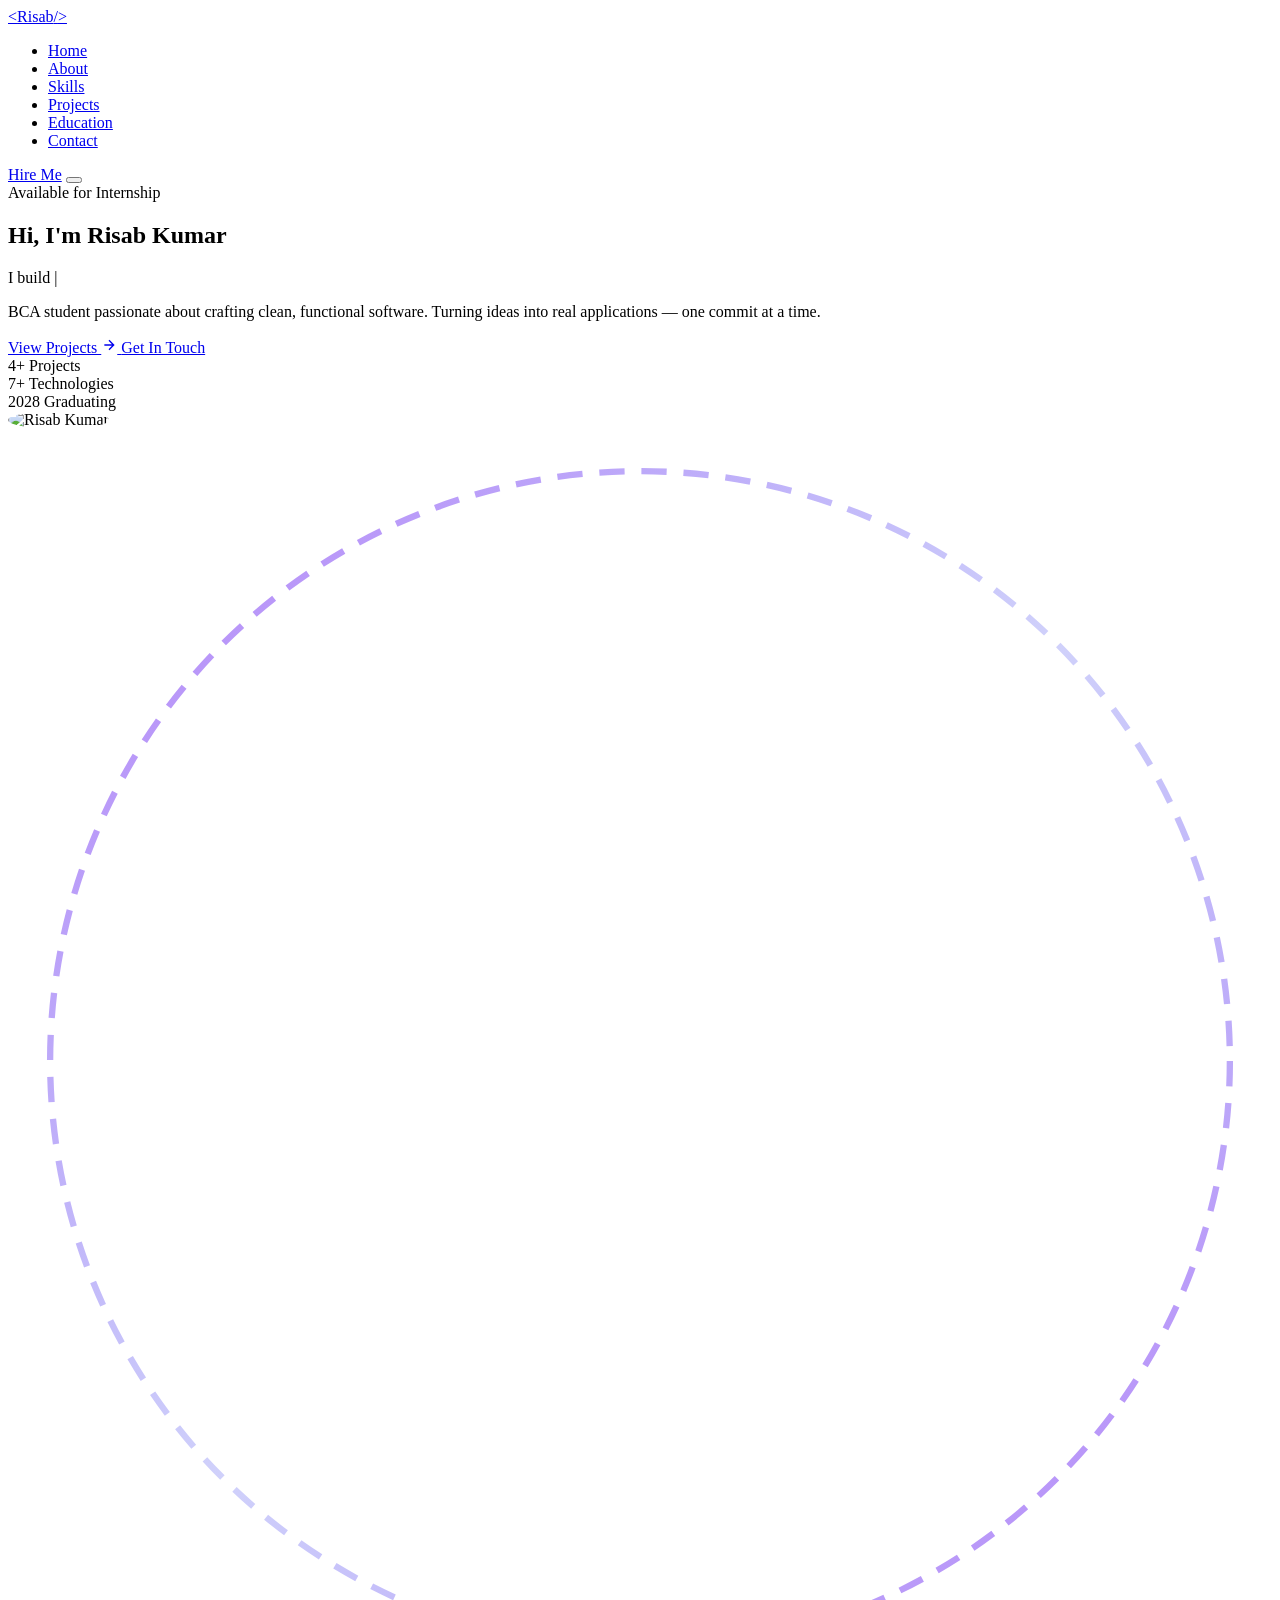
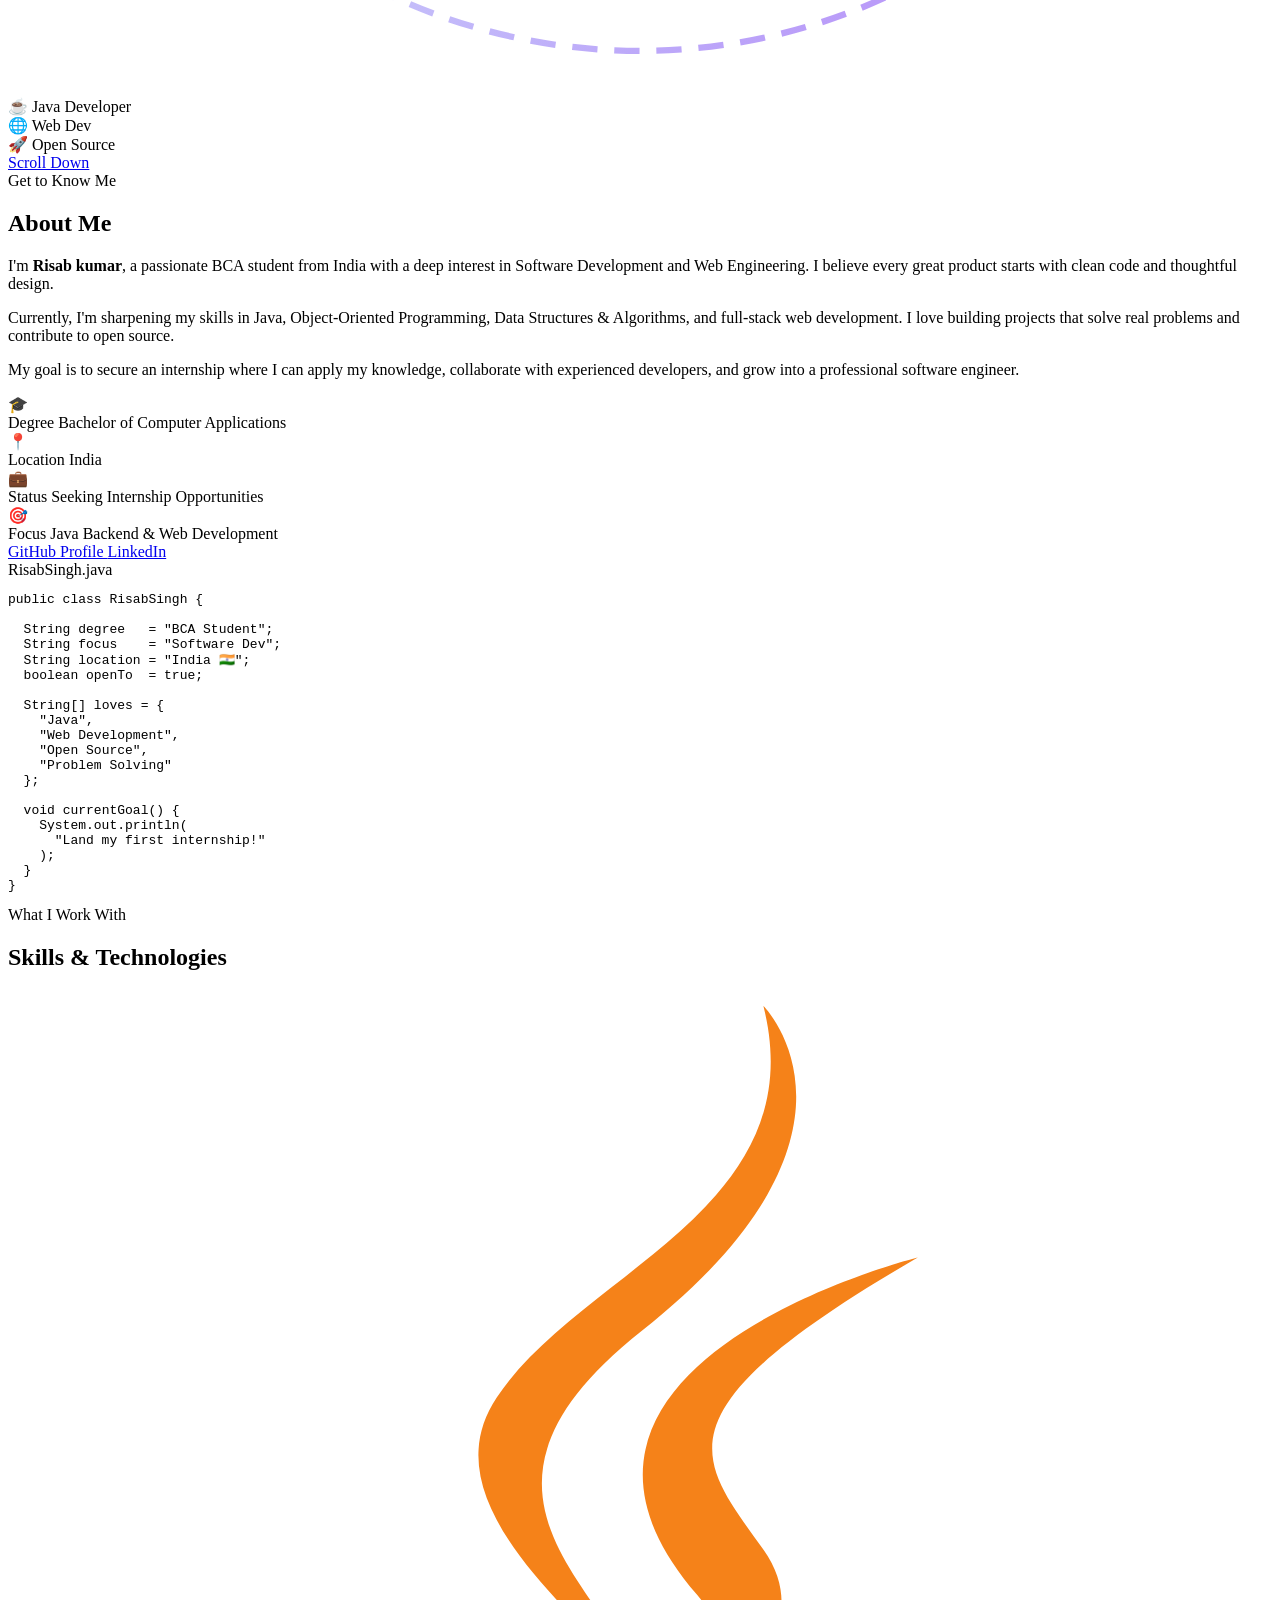
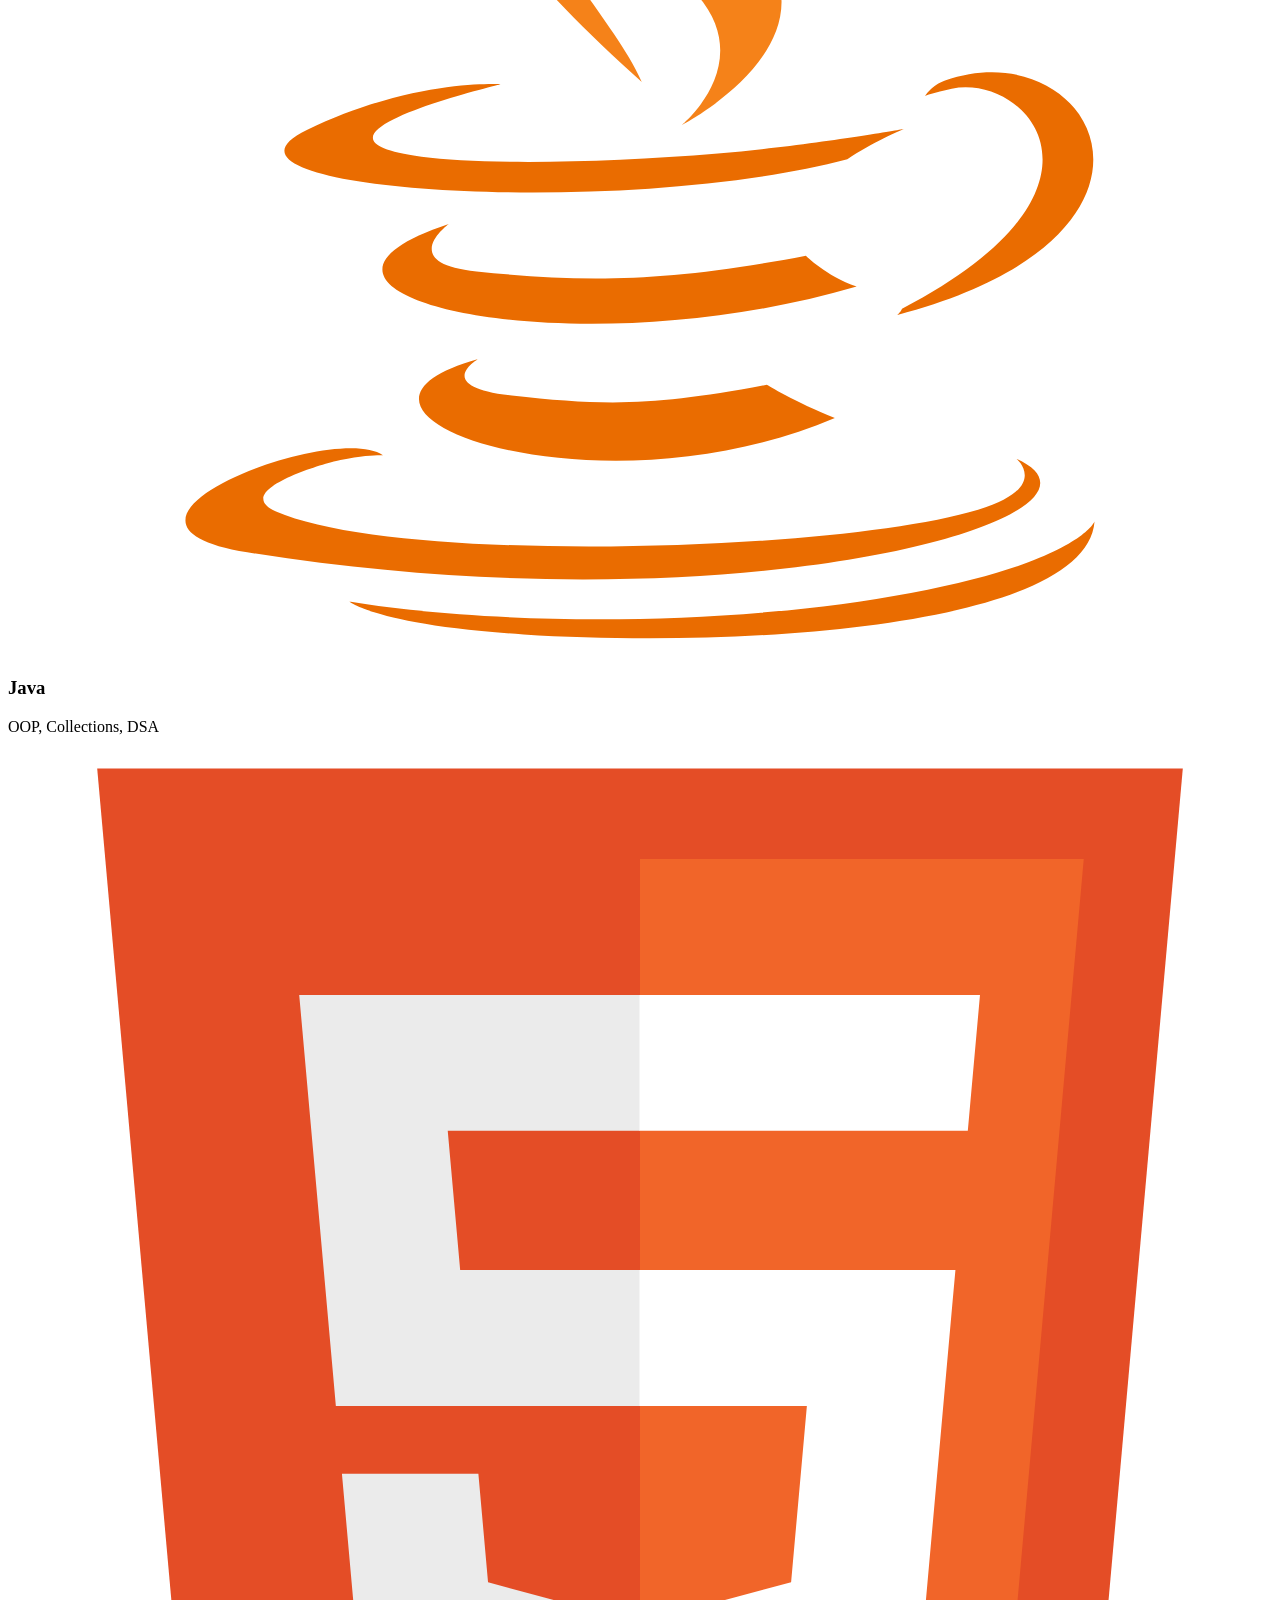
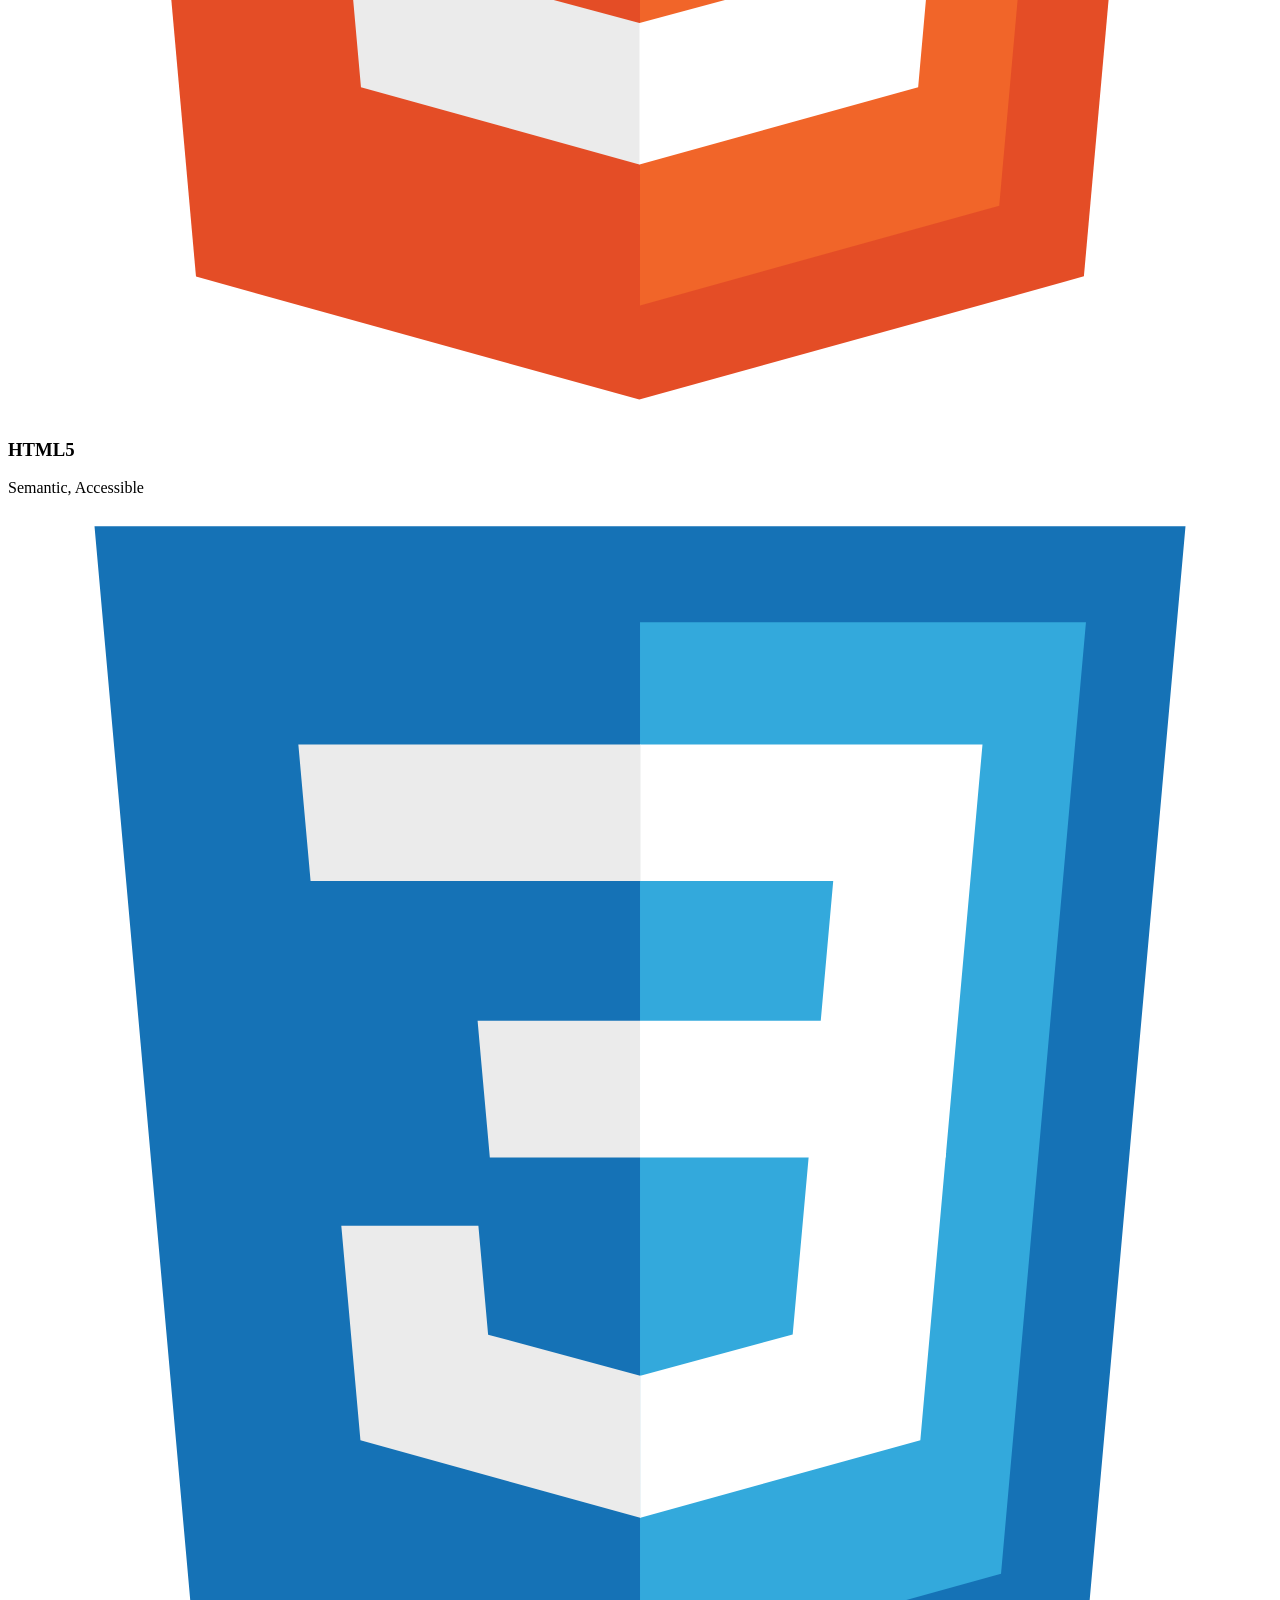
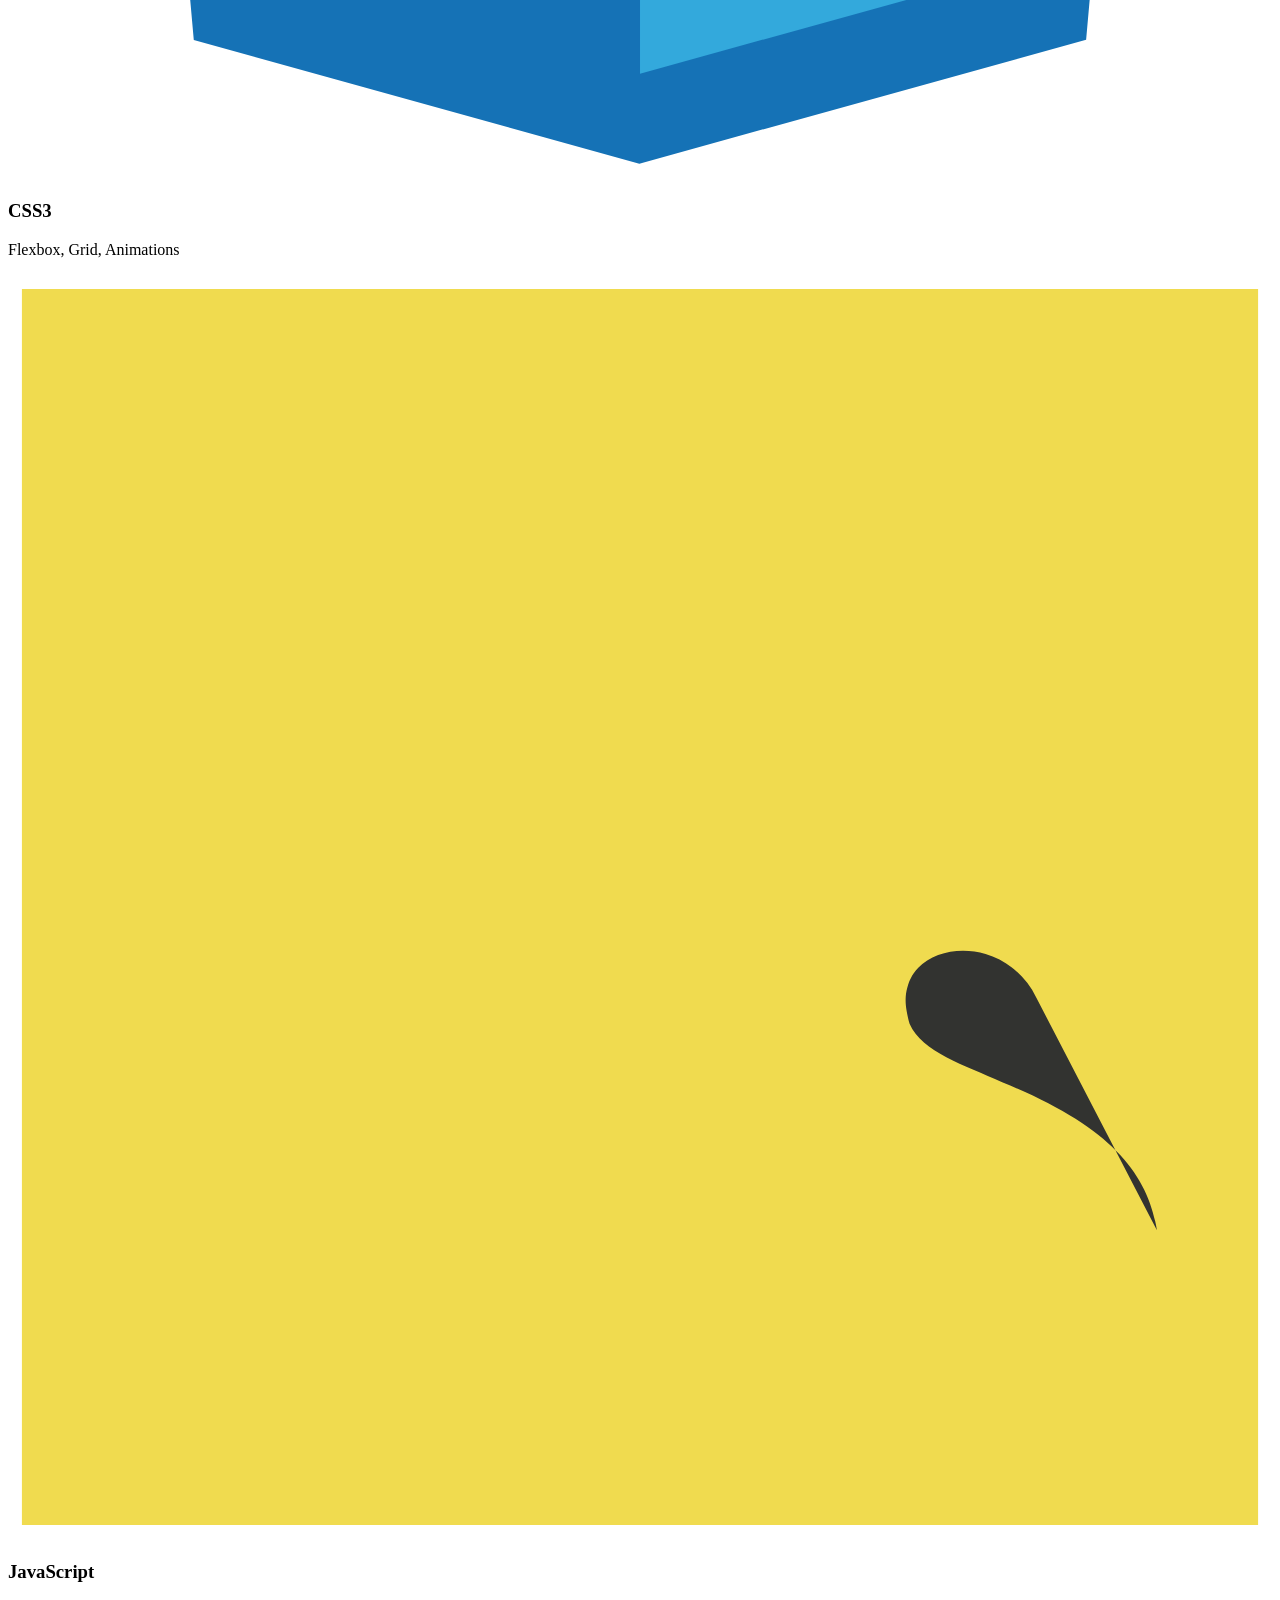
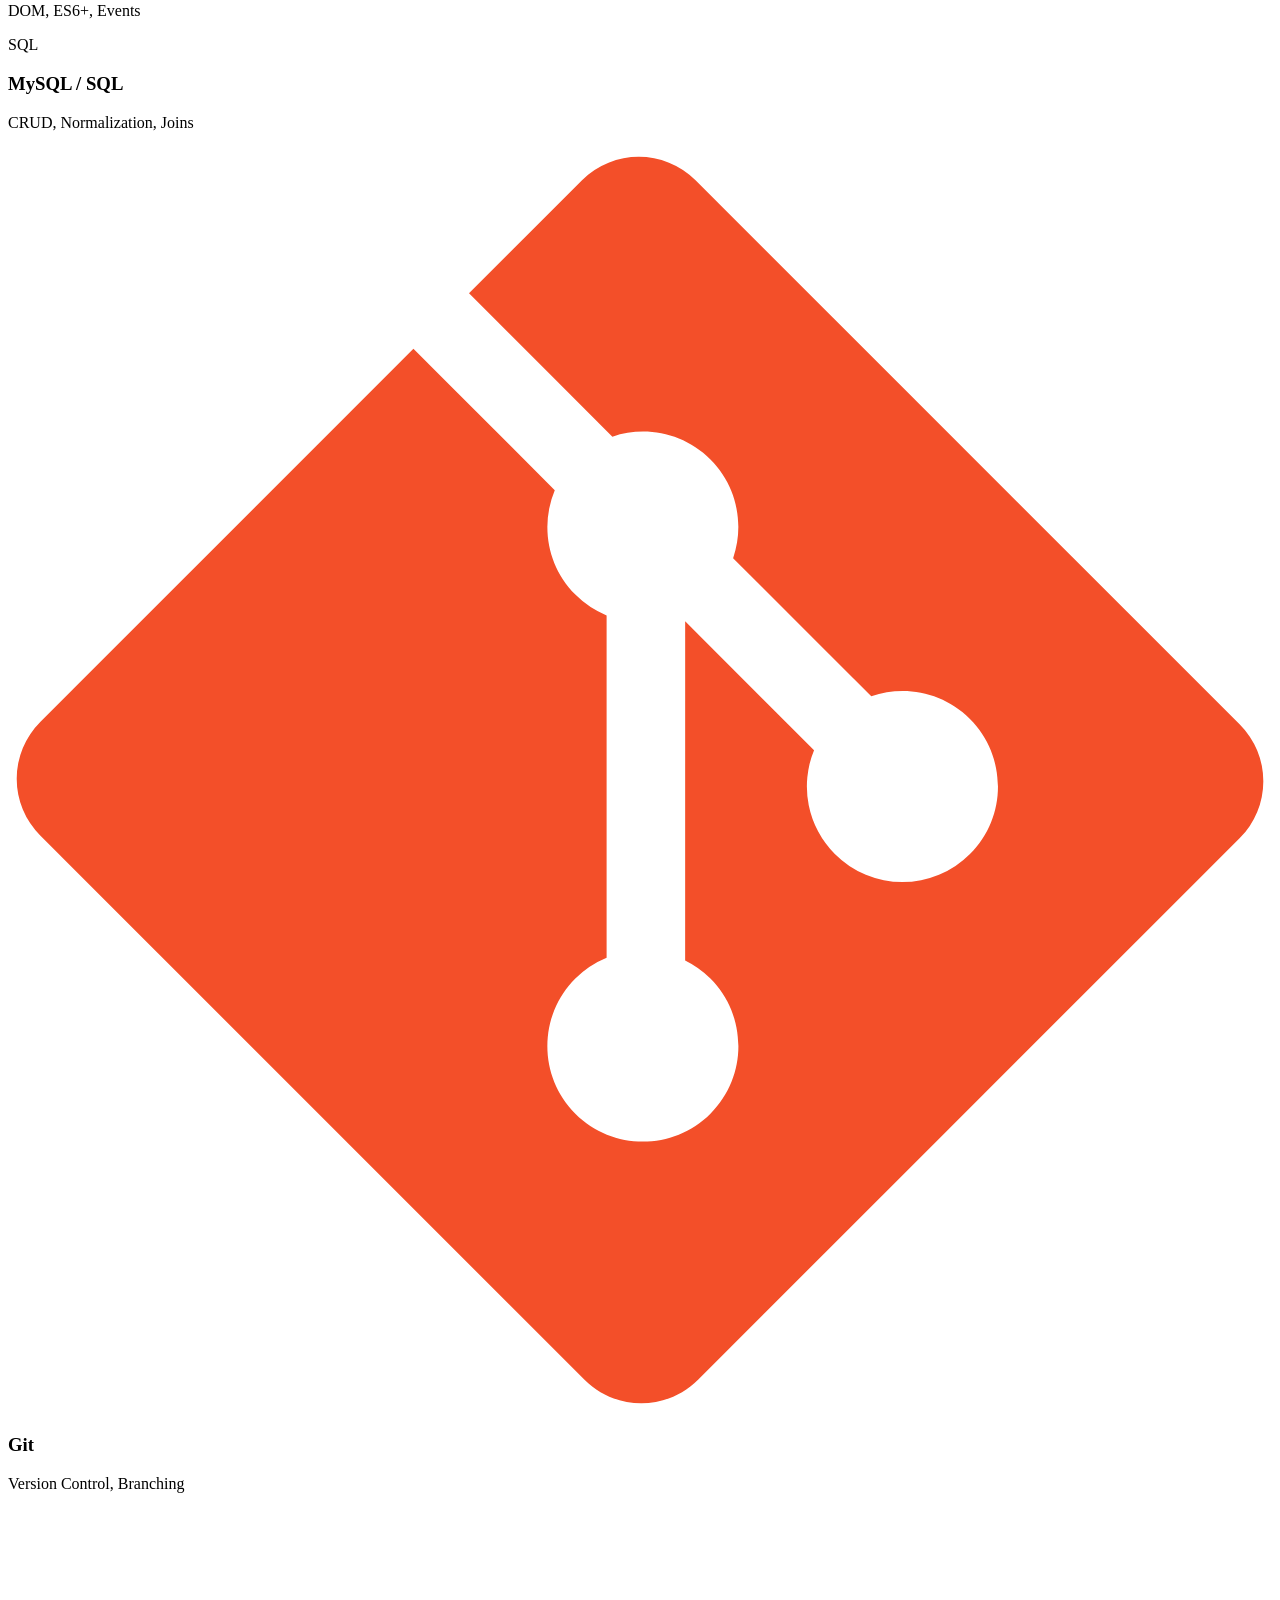
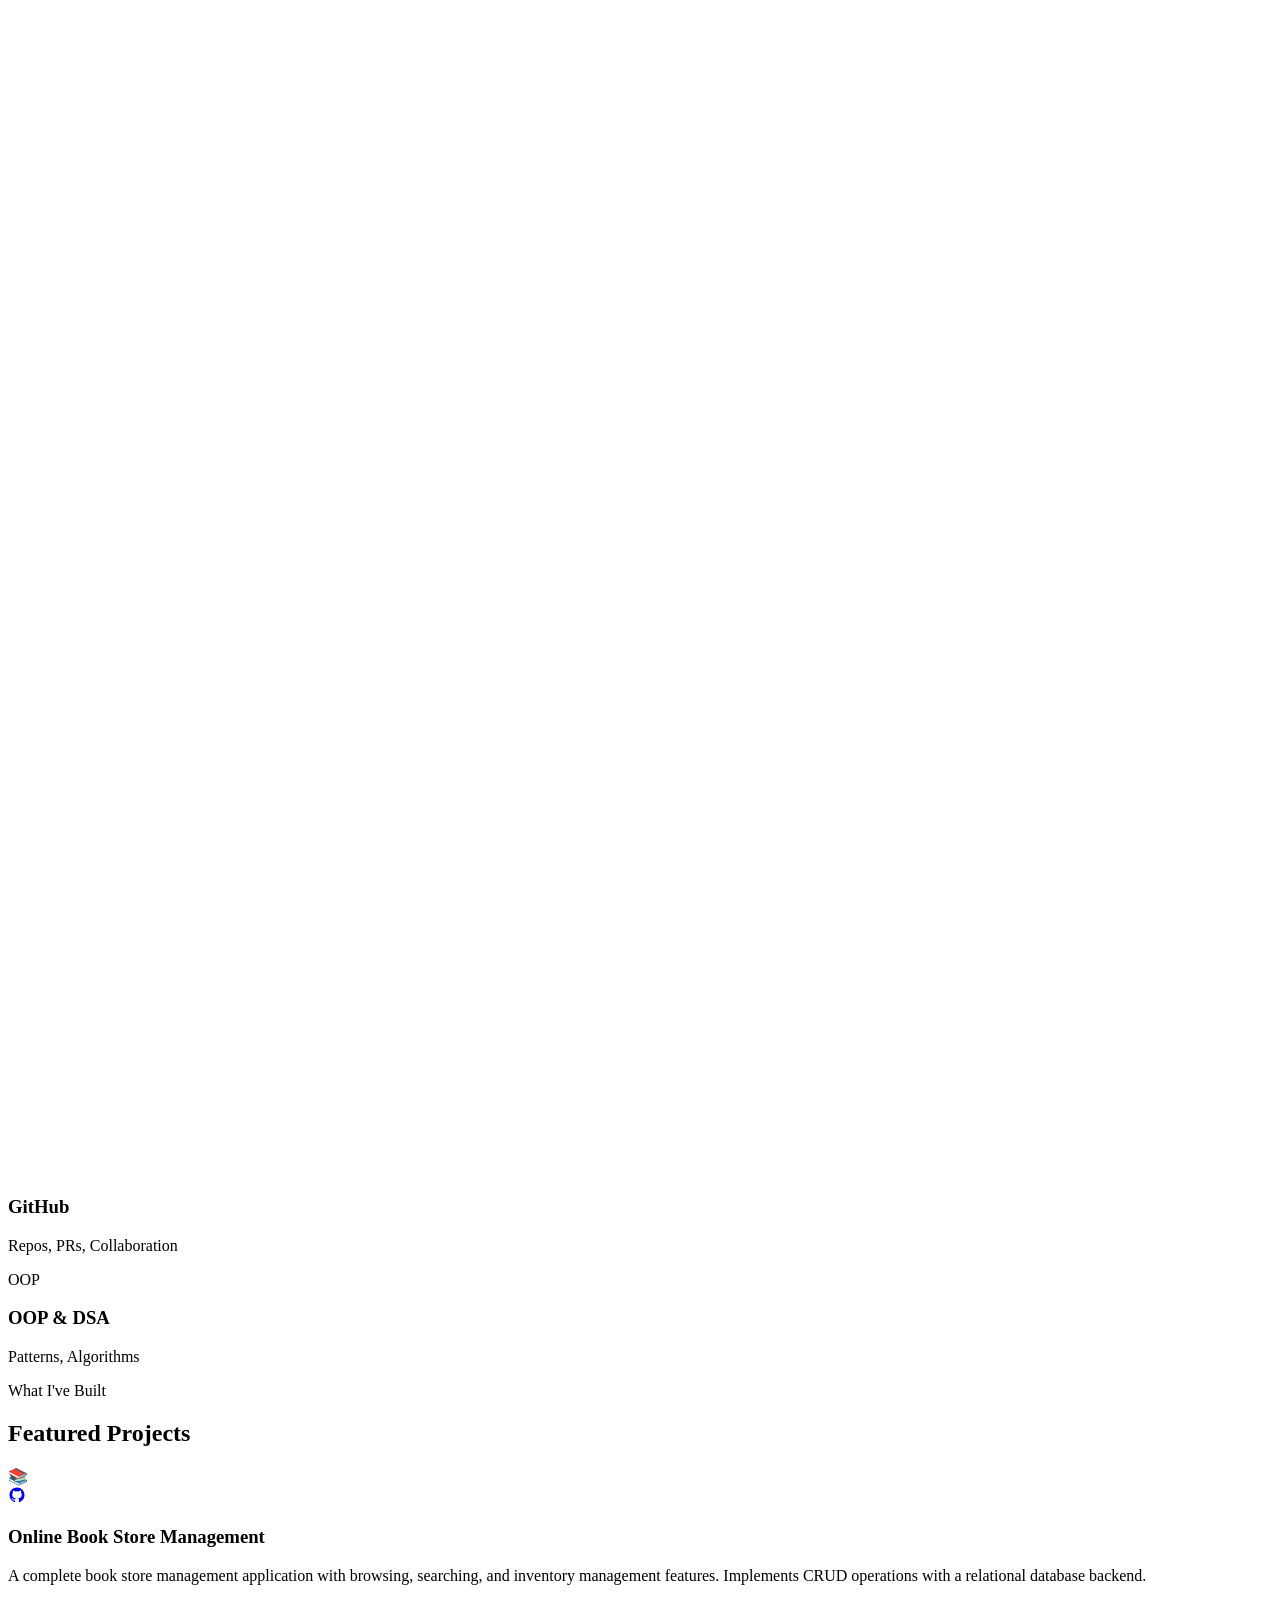
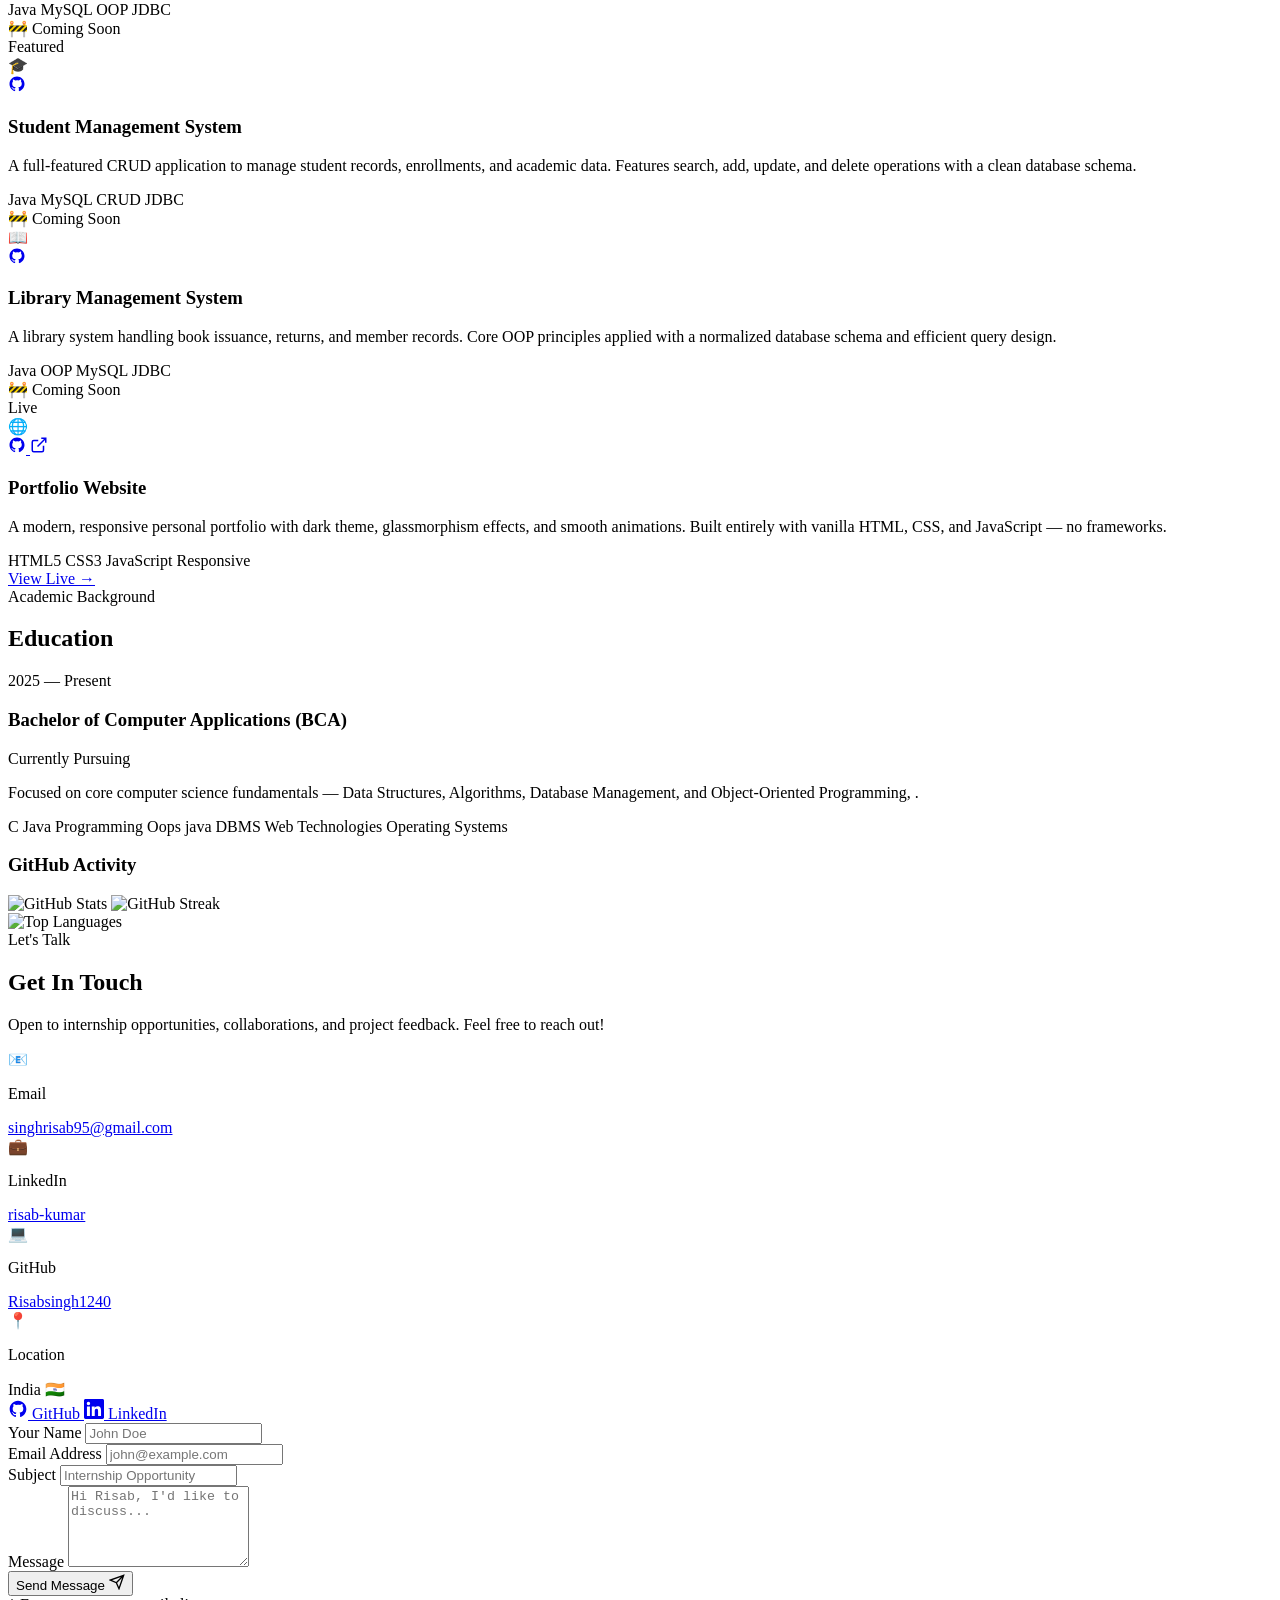
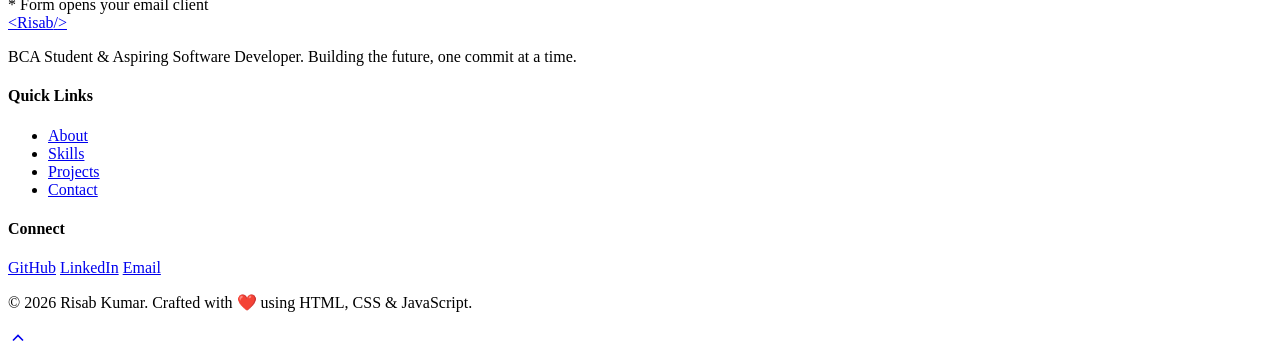
==== index.html @ bda6c150 "Rename portfolio/index.html to index.html" ====
<!DOCTYPE html>
<html lang="en">
<head>
  <meta charset="UTF-8" />
  <meta name="viewport" content="width=device-width, initial-scale=1.0" />
  <meta name="description" content="Risab Singh — BCA Student & Aspiring Software Developer. Portfolio showcasing Java, Web Development projects." />
  <title>Risab Kumar | Software Developer</title>
  <link rel="stylesheet" href="style.css" />
  <link rel="preconnect" href="https://fonts.googleapis.com" />
  <link rel="preconnect" href="https://fonts.gstatic.com" crossorigin />
  <link href="https://fonts.googleapis.com/css2?family=Space+Grotesk:wght@300;400;500;600;700&family=JetBrains+Mono:wght@400;500;700&display=swap" rel="stylesheet" />
  <link rel="stylesheet" href="Style.css">
</head>
<body>

  <!-- ══════════════════════════════════════════
       NAVBAR
  ══════════════════════════════════════════ -->
  <nav class="navbar" id="navbar">
    <div class="nav-container">
      <a href="#home" class="nav-logo">
        <span class="logo-bracket">&lt;</span>Risab<span class="logo-slash">/</span><span class="logo-bracket">&gt;</span>
      </a>
      <ul class="nav-links" id="navLinks">
        <li><a href="#home" class="nav-link active">Home</a></li>
        <li><a href="#about" class="nav-link">About</a></li>
        <li><a href="#skills" class="nav-link">Skills</a></li>
        <li><a href="#projects" class="nav-link">Projects</a></li>
        <li><a href="#education" class="nav-link">Education</a></li>
        <li><a href="#contact" class="nav-link">Contact</a></li>
      </ul>
      <a href="#contact" class="nav-cta">Hire Me</a>
      <button class="hamburger" id="hamburger" aria-label="Toggle menu">
        <span></span><span></span><span></span>
      </button>
    </div>
  </nav>

  <!-- ══════════════════════════════════════════
       HERO
  ══════════════════════════════════════════ -->
  <section class="hero" id="home">
    <div class="hero-bg">
      <div class="grid-overlay"></div>
      <div class="orb orb-1"></div>
      <div class="orb orb-2"></div>
      <div class="orb orb-3"></div>
    </div>
    <div class="hero-container">
      <div class="hero-content">
        <div class="hero-badge">
          <span class="badge-dot"></span>
          Available for Internship
        </div>
        <h1 class="hero-name">
          <span class="name-hi">Hi, I'm</span>
          <span class="name-main">Risab Kumar</span>
        </h1>
        <div class="hero-typewriter">
          <span class="tw-static">I build </span>
          <span class="tw-dynamic" id="typewriter"></span>
          <span class="tw-cursor">|</span>
        </div>
        <p class="hero-desc">
          BCA student passionate about crafting clean, functional software.
          Turning ideas into real applications — one commit at a time.
        </p>
        <div class="hero-actions">
          <a href="#projects" class="btn btn-primary">
            View Projects
            <svg width="16" height="16" viewBox="0 0 24 24" fill="none" stroke="currentColor" stroke-width="2"><path d="M5 12h14M12 5l7 7-7 7"/></svg>
          </a>
          <a href="#contact" class="btn btn-ghost">Get In Touch</a>
        </div>
        <div class="hero-stats">
          <div class="stat">
            <span class="stat-num">4+</span>
            <span class="stat-label">Projects</span>
          </div>
          <div class="stat-divider"></div>
          <div class="stat">
            <span class="stat-num">7+</span>
            <span class="stat-label">Technologies</span>
          </div>
          <div class="stat-divider"></div>
          <div class="stat">
            <span class="stat-num">2028</span>
            <span class="stat-label">Graduating</span>
          </div>
        </div>
      </div>
      <div class="hero-visual">
        <div class="profile-ring">
          <div class="profile-img-wrap">
           <img src="Risab.jpeg" alt="Risab Kumar" 
style="width:100%;height:100%;
object-fit:cover;border-radius:50%;" />
          </div>
          <svg class="ring-svg" viewBox="0 0 300 300">
            <circle cx="150" cy="150" r="140" stroke="url(#ringGrad)" stroke-width="1.5" fill="none" stroke-dasharray="6 4"/>
            <defs>
              <linearGradient id="ringGrad" x1="0" y1="0" x2="300" y2="300" gradientUnits="userSpaceOnUse">
                <stop offset="0%" stop-color="#a855f7" stop-opacity="0.8"/>
                <stop offset="50%" stop-color="#6366f1" stop-opacity="0.3"/>
                <stop offset="100%" stop-color="#a855f7" stop-opacity="0.8"/>
              </linearGradient>
            </defs>
          </svg>
        </div>
        <div class="floating-card card-java">
          <span class="fc-icon">☕</span>
          <span class="fc-text">Java Developer</span>
        </div>
        <div class="floating-card card-web">
          <span class="fc-icon">🌐</span>
          <span class="fc-text">Web Dev</span>
        </div>
        <div class="floating-card card-open">
          <span class="fc-icon">🚀</span>
          <span class="fc-text">Open Source</span>
        </div>
      </div>
    </div>
    <a href="#about" class="scroll-hint">
      <span>Scroll Down</span>
      <div class="scroll-arrow"></div>
    </a>
  </section>

  <!-- ══════════════════════════════════════════
       ABOUT
  ══════════════════════════════════════════ -->
  <section class="section" id="about">
    <div class="container">
      <div class="section-header">
        <span class="section-eyebrow">Get to Know Me</span>
        <h2 class="section-title">About Me</h2>
      </div>
      <div class="about-grid">
        <div class="about-text">
          <p class="about-intro">
            I'm <strong>Risab kumar</strong>, a passionate BCA student from India with a deep interest in Software Development and Web Engineering. I believe every great product starts with clean code and thoughtful design.
          </p>
          <p>
            Currently, I'm sharpening my skills in Java, Object-Oriented Programming, Data Structures & Algorithms, and full-stack web development. I love building projects that solve real problems and contribute to open source.
          </p>
          <p>
            My goal is to secure an internship where I can apply my knowledge, collaborate with experienced developers, and grow into a professional software engineer.
          </p>
          <div class="about-details">
            <div class="detail-item">
              <span class="detail-icon">🎓</span>
              <div>
                <span class="detail-label">Degree</span>
                <span class="detail-value">Bachelor of Computer Applications</span>
              </div>
            </div>
            <div class="detail-item">
              <span class="detail-icon">📍</span>
              <div>
                <span class="detail-label">Location</span>
                <span class="detail-value">India</span>
              </div>
            </div>
            <div class="detail-item">
              <span class="detail-icon">💼</span>
              <div>
                <span class="detail-label">Status</span>
                <span class="detail-value">Seeking Internship Opportunities</span>
              </div>
            </div>
            <div class="detail-item">
              <span class="detail-icon">🎯</span>
              <div>
                <span class="detail-label">Focus</span>
                <span class="detail-value">Java Backend & Web Development</span>
              </div>
            </div>
          </div>
          <div class="about-actions">
            <a href="https://github.com/Risabsingh1240" target="_blank" class="btn btn-primary">
              GitHub Profile
            </a>
            <a href="https://www.linkedin.com/in/risab-kumar-1b6067382" target="_blank" class="btn btn-ghost">
              LinkedIn
            </a>
          </div>
        </div>
        <div class="about-code">
          <div class="code-window">
            <div class="code-titlebar">
              <span class="dot dot-red"></span>
              <span class="dot dot-yellow"></span>
              <span class="dot dot-green"></span>
              <span class="code-filename">RisabSingh.java</span>
            </div>
            <pre class="code-body"><code><span class="c-keyword">public class</span> <span class="c-class">RisabSingh</span> {

  <span class="c-type">String</span> degree   = <span class="c-str">"BCA Student"</span>;
  <span class="c-type">String</span> focus    = <span class="c-str">"Software Dev"</span>;
  <span class="c-type">String</span> location = <span class="c-str">"India 🇮🇳"</span>;
  <span class="c-type">boolean</span> openTo  = <span class="c-bool">true</span>;

  <span class="c-type">String</span>[] loves = {
    <span class="c-str">"Java"</span>,
    <span class="c-str">"Web Development"</span>,
    <span class="c-str">"Open Source"</span>,
    <span class="c-str">"Problem Solving"</span>
  };

  <span class="c-type">void</span> <span class="c-fn">currentGoal</span>() {
    System.out.println(
      <span class="c-str">"Land my first internship!"</span>
    );
  }
}</code></pre>
          </div>
        </div>
      </div>
    </div>
  </section>

  <!-- ══════════════════════════════════════════
       SKILLS
  ══════════════════════════════════════════ -->
  <section class="section section-alt" id="skills">
    <div class="container">
      <div class="section-header">
        <span class="section-eyebrow">What I Work With</span>
        <h2 class="section-title">Skills & Technologies</h2>
      </div>
      <div class="skills-grid">
        <div class="skill-card" data-skill="Java">
          <div class="skill-icon-wrap">
            <svg viewBox="0 0 128 128" class="skill-svg"><path fill="#ea6c00" d="M47.617 98.12s-4.767 2.774 3.397 3.71c9.892 1.13 14.947.968 25.845-1.092 0 0 2.871 1.795 6.873 3.351-24.439 10.47-55.308-.607-36.115-5.969zm-2.988-13.665s-5.348 3.959 2.823 4.805c10.567 1.091 18.91 1.18 33.354-1.6 0 0 1.993 2.025 5.132 3.131-29.542 8.64-62.446.68-41.309-6.336z"/><path fill="#f58219" d="M69.802 61.271c6.025 6.935-1.58 13.17-1.58 13.17s15.289-7.891 8.269-17.777c-6.559-9.215-11.587-13.792 15.635-29.58 0 .001-42.731 10.67-22.324 34.187z"/><path fill="#ea6c00" d="M102.123 108.229s3.529 2.91-3.888 5.159c-14.102 4.272-58.706 5.56-71.094.171-4.451-1.938 3.899-4.625 6.526-5.192 2.739-.593 4.303-.485 4.303-.485-4.953-3.487-32.013 6.85-13.743 9.815 49.821 8.076 90.817-3.637 77.896-9.468zM49.912 70.294s-22.686 5.389-8.033 7.348c6.188.828 18.518.638 30.011-.326 9.386-.793 18.807-2.48 18.807-2.48s-3.312 1.421-5.704 3.066c-23.042 6.061-67.544 3.238-54.731-2.976 10.832-5.237 19.65-4.632 19.65-4.632zm40.623 22.748c23.421-12.167 12.591-23.86 5.032-22.285-1.848.385-2.677.72-2.677.72s.688-1.079 2-1.543c14.953-5.255 26.451 15.503-4.823 23.725 0-.002.359-.327.468-.617z"/><path fill="#f58219" d="M76.491 1.587S89.459 14.563 64.188 34.51c-20.266 16.006-4.621 25.13-.007 35.559-11.831-10.673-20.509-20.07-14.688-28.815C58.041 28.42 81.722 22.195 76.491 1.587z"/><path fill="#ea6c00" d="M52.214 126.021c22.476 1.437 57-.8 57.817-11.436 0 0-1.571 4.032-18.597 7.231-19.186 3.612-42.854 3.191-56.887.874 0 .001 2.875 2.381 17.667 3.331z"/></svg>
          </div>
          <h3 class="skill-name">Java</h3>
          <p class="skill-desc">OOP, Collections, DSA</p>
          <div class="skill-bar"><div class="skill-fill" data-width="80"></div></div>
        </div>

        <div class="skill-card" data-skill="HTML5">
          <div class="skill-icon-wrap">
            <svg viewBox="0 0 128 128" class="skill-svg"><path fill="#E44D26" d="M19.037 113.876L9.032 1.661h109.936l-10.016 112.198-45.019 12.48z"/><path fill="#F16529" d="M64 116.8l36.378-10.086 8.559-95.878H64z"/><path fill="#EBEBEB" d="M64 52.455H45.788L44.53 38.361H64V24.599H29.489l.33 3.692 3.382 37.927H64zm0 35.743l-.061.017-15.327-4.14-.979-10.975H33.816l1.928 21.609 28.193 7.826.063-.017z"/><path fill="#fff" d="M63.952 52.455v13.763h16.947l-1.597 17.849-15.35 4.143v14.319l28.215-7.82.207-2.325 3.234-36.233.335-3.696h-3.708zm0-27.856v13.762h33.244l.276-3.092.628-6.978.329-3.692z"/></svg>
          </div>
          <h3 class="skill-name">HTML5</h3>
          <p class="skill-desc">Semantic, Accessible</p>
          <div class="skill-bar"><div class="skill-fill" data-width="85"></div></div>
        </div>

        <div class="skill-card" data-skill="CSS3">
          <div class="skill-icon-wrap">
            <svg viewBox="0 0 128 128" class="skill-svg"><path fill="#1572B6" d="M18.814 114.123L8.76 1.352h110.48l-10.064 112.754-45.243 12.543-45.119-12.526z"/><path fill="#33A9DC" d="M64.001 117.538l36.559-10.126 8.601-96.354H64.001v106.48z"/><path fill="#fff" d="M64.001 51.429h18.302l1.264-14.163H64.001V23.435h34.682l-.332 3.711-3.4 38.114h-30.95V51.429z"/><path fill="#EBEBEB" d="M64.083 87.349l-.061.018-15.403-4.159-.985-11.031H33.752l1.937 21.717 28.331 7.863.063-.018v-14.39z"/><path fill="#fff" d="M81.127 64.675l-1.666 18.522-15.426 4.164v14.39l28.354-7.858.208-2.337 2.406-26.881H81.127z"/><path fill="#EBEBEB" d="M64.048 23.435v13.831H30.64l-.277-3.108-.63-7.012-.331-3.711h34.646zm-.047 27.994v13.831H48.792l-.277-3.108-.631-7.012-.33-3.711h16.447z"/></svg>
          </div>
          <h3 class="skill-name">CSS3</h3>
          <p class="skill-desc">Flexbox, Grid, Animations</p>
          <div class="skill-bar"><div class="skill-fill" data-width="82"></div></div>
        </div>

        <div class="skill-card" data-skill="JavaScript">
          <div class="skill-icon-wrap">
            <svg viewBox="0 0 128 128" class="skill-svg"><path fill="#F0DB4F" d="M1.408 1.408h125.184v125.185H1.408z"/><path fill="#323330" d="M116.347 96.736c-.917-5.711-4.641-10.508-15.672-14.981-3.832-1.761-8.104-3.022-9.377-5.926-.452-1.69-.512-2.642-.226-3.665.821-3.29 4.784-4.355 7.925-3.403 2.057.609 4.011 2.096 5.141 4.426 5.451-3.551 5.451-3.551 9.247-5.serbian 5.712-3.051 9.715.679 11.076 3.442 1.686 3.386 1.765 7.938.76 11.408-2.601 9.537-10.945 12.48-24.47 12.48H56.79c-12.438 0-21.478-5.096-25.21-14.945-2.179-5.783-2.053-13.343-.501-20.093 1.499-6.578 5.053-12.21 10.24-15.897 5.251-3.697 12.17-4.778 18.95-3.622 6.35 1.094 10.96 4.404 14.254 9.044l-8.966 5.719c-1.714-2.487-4.008-4.171-7.002-4.878-2.937-.68-5.934-.07-8.221 1.793-3.651 2.92-4.617 8.064-3.97 12.84.698 5.13 3.362 8.967 7.606 10.696 2.57 1.055 5.396 1.24 8.133.957h18.9c5.56 0 9.484-1.207 11.406-4.358.961-1.572 1.199-3.469.735-5.37-.594-2.372-2.412-3.995-4.915-4.604-2.387-.595-4.851.095-6.547 1.86-1.625 1.731-2.094 4.088-1.354 6.234.727 2.049 2.581 3.454 4.776 3.652l-1.386 7.842c-4.148.278-8.203-1.155-11.254-3.892-3.237-2.847-5.127-6.842-5.219-11.083-.098-4.37 1.631-8.663 4.854-11.823 3.286-3.145 7.768-4.827 12.489-4.657 5.063.174 9.737 2.24 13.146 5.862 3.422 3.606 5.248 8.486 5.033 13.586-.213 5.001-2.379 9.627-5.921 12.972-3.596 3.431-8.494 5.249-13.608 5.249H80.74c1.636 3.406 5.183 5.694 9.367 6.126l-.002.001z"/></svg>
          </div>
          <h3 class="skill-name">JavaScript</h3>
          <p class="skill-desc">DOM, ES6+, Events</p>
          <div class="skill-bar"><div class="skill-fill" data-width="75"></div></div>
        </div>

        <div class="skill-card" data-skill="SQL">
          <div class="skill-icon-wrap">
            <div class="skill-icon-fallback sql">SQL</div>
          </div>
          <h3 class="skill-name">MySQL / SQL</h3>
          <p class="skill-desc">CRUD, Normalization, Joins</p>
          <div class="skill-bar"><div class="skill-fill" data-width="78"></div></div>
        </div>

        <div class="skill-card" data-skill="Git">
          <div class="skill-icon-wrap">
            <svg viewBox="0 0 128 128" class="skill-svg"><path fill="#F34F29" d="M124.742 58.378L69.625 3.264c-3.172-3.174-8.32-3.174-11.497 0L46.685 14.71l14.518 14.518c3.375-1.139 7.243-.375 9.932 2.314 2.703 2.706 3.461 6.607 2.294 9.993l13.992 13.993c3.385-1.167 7.292-.413 9.994 2.295 3.78 3.777 3.78 9.9 0 13.679a9.673 9.673 0 01-13.683 0 9.677 9.677 0 01-2.105-10.521L68.574 47.933l-.002 34.341a9.708 9.708 0 012.559 1.828c3.778 3.777 3.778 9.898 0 13.683-3.779 3.777-9.904 3.777-13.679 0-3.778-3.784-3.778-9.905 0-13.683a9.65 9.65 0 013.167-2.11V47.333a9.581 9.581 0 01-3.167-2.111c-2.862-2.86-3.551-7.06-2.083-10.576L41.056 20.333 3.264 58.123a8.133 8.133 0 000 11.5l55.117 55.114c3.174 3.174 8.32 3.174 11.499 0l54.858-54.858a8.135 8.135 0 00.004-11.501z"/></svg>
          </div>
          <h3 class="skill-name">Git</h3>
          <p class="skill-desc">Version Control, Branching</p>
          <div class="skill-bar"><div class="skill-fill" data-width="72"></div></div>
        </div>

        <div class="skill-card" data-skill="GitHub">
          <div class="skill-icon-wrap">
            <svg viewBox="0 0 128 128" class="skill-svg"><path fill="#fff" d="M64 5.103c-33.347 0-60.388 27.035-60.388 60.388 0 26.682 17.303 49.317 41.297 57.303 3.017.56 4.125-1.31 4.125-2.905 0-1.44-.056-6.197-.082-11.243-16.8 3.653-20.345-7.125-20.345-7.125-2.747-6.98-6.705-8.836-6.705-8.836-5.48-3.748.413-3.67.413-3.67 6.063.425 9.257 6.223 9.257 6.223 5.386 9.23 14.127 6.562 17.573 5.02.542-3.903 2.107-6.568 3.834-8.076-13.413-1.525-27.514-6.704-27.514-29.843 0-6.593 2.36-11.98 6.223-16.21-.628-1.52-2.695-7.662.584-15.98 0 0 5.07-1.623 16.61 6.19C53.7 35 58.867 34.327 64 34.304c5.13.023 10.3.694 15.127 2.033 11.526-7.813 16.59-6.19 16.59-6.19 3.287 8.317 1.22 14.46.593 15.98 3.872 4.23 6.215 9.617 6.215 16.21 0 23.194-14.127 28.3-27.574 29.796 2.167 1.874 4.097 5.55 4.097 11.183 0 8.08-.07 14.583-.07 16.572 0 1.607 1.088 3.49 4.148 2.897 23.98-7.994 41.263-30.622 41.263-57.294C124.388 32.14 97.35 5.104 64 5.104z"/></svg>
          </div>
          <h3 class="skill-name">GitHub</h3>
          <p class="skill-desc">Repos, PRs, Collaboration</p>
          <div class="skill-bar"><div class="skill-fill" data-width="74"></div></div>
        </div>

        <div class="skill-card" data-skill="OOP">
          <div class="skill-icon-wrap">
            <div class="skill-icon-fallback oop">OOP</div>
          </div>
          <h3 class="skill-name">OOP & DSA</h3>
          <p class="skill-desc">Patterns, Algorithms</p>
          <div class="skill-bar"><div class="skill-fill" data-width="70"></div></div>
        </div>
      </div>
    </div>
  </section>

  <!-- ══════════════════════════════════════════
       PROJECTS
  ══════════════════════════════════════════ -->
  <section class="section" id="projects">
    <div class="container">
      <div class="section-header">
        <span class="section-eyebrow">What I've Built</span>
        <h2 class="section-title">Featured Projects</h2>
      </div>
      <div class="projects-grid">

        <div class="project-card">
          <div class="project-header">
            <div class="project-icon">📚</div>
            <div class="project-links">
              <a href="https://github.com/Risabsingh1240" target="_blank" class="project-link" title="GitHub">
                <svg width="18" height="18" viewBox="0 0 24 24" fill="currentColor"><path d="M12 2C6.477 2 2 6.477 2 12c0 4.42 2.865 8.17 6.839 9.49.5.092.682-.217.682-.482 0-.237-.008-.866-.013-1.7-2.782.603-3.369-1.342-3.369-1.342-.454-1.155-1.11-1.462-1.11-1.462-.908-.62.069-.608.069-.608 1.003.07 1.531 1.03 1.531 1.03.892 1.529 2.341 1.087 2.91.832.092-.647.35-1.088.636-1.338-2.22-.253-4.555-1.11-4.555-4.943 0-1.091.39-1.984 1.029-2.683-.103-.253-.446-1.27.098-2.647 0 0 .84-.269 2.75 1.025A9.578 9.578 0 0112 6.836c.85.004 1.705.114 2.504.336 1.909-1.294 2.747-1.025 2.747-1.025.546 1.377.203 2.394.1 2.647.64.699 1.028 1.592 1.028 2.683 0 3.842-2.339 4.687-4.566 4.935.359.309.678.919.678 1.852 0 1.336-.012 2.415-.012 2.743 0 .267.18.578.688.48C19.138 20.167 22 16.418 22 12c0-5.523-4.477-10-10-10z"/></svg>
              </a>
            </div>
          </div>
          <h3 class="project-title">Online Book Store Management</h3>
          <p class="project-desc">A complete book store management application with browsing, searching, and inventory management features. Implements CRUD operations with a relational database backend.</p>
          <div class="project-tags">
            <span class="tag">Java</span>
            <span class="tag">MySQL</span>
            <span class="tag">OOP</span>
            <span class="tag">JDBC</span>
          </div>
          <div class="project-footer">
            <span class="project-status status-soon">🚧 Coming Soon</span>
          </div>
        </div>

        <div class="project-card featured">
          <div class="featured-badge">Featured</div>
          <div class="project-header">
            <div class="project-icon">🎓</div>
            <div class="project-links">
              <a href="https://github.com/Risabsingh1240" target="_blank" class="project-link" title="GitHub">
                <svg width="18" height="18" viewBox="0 0 24 24" fill="currentColor"><path d="M12 2C6.477 2 2 6.477 2 12c0 4.42 2.865 8.17 6.839 9.49.5.092.682-.217.682-.482 0-.237-.008-.866-.013-1.7-2.782.603-3.369-1.342-3.369-1.342-.454-1.155-1.11-1.462-1.11-1.462-.908-.62.069-.608.069-.608 1.003.07 1.531 1.03 1.531 1.03.892 1.529 2.341 1.087 2.91.832.092-.647.35-1.088.636-1.338-2.22-.253-4.555-1.11-4.555-4.943 0-1.091.39-1.984 1.029-2.683-.103-.253-.446-1.27.098-2.647 0 0 .84-.269 2.75 1.025A9.578 9.578 0 0112 6.836c.85.004 1.705.114 2.504.336 1.909-1.294 2.747-1.025 2.747-1.025.546 1.377.203 2.394.1 2.647.64.699 1.028 1.592 1.028 2.683 0 3.842-2.339 4.687-4.566 4.935.359.309.678.919.678 1.852 0 1.336-.012 2.415-.012 2.743 0 .267.18.578.688.48C19.138 20.167 22 16.418 22 12c0-5.523-4.477-10-10-10z"/></svg>
              </a>
            </div>
          </div>
          <h3 class="project-title">Student Management System</h3>
          <p class="project-desc">A full-featured CRUD application to manage student records, enrollments, and academic data. Features search, add, update, and delete operations with a clean database schema.</p>
          <div class="project-tags">
            <span class="tag">Java</span>
            <span class="tag">MySQL</span>
            <span class="tag">CRUD</span>
            <span class="tag">JDBC</span>
          </div>
          <div class="project-footer">
            <span class="project-status status-soon">🚧 Coming Soon</span>
          </div>
        </div>

        <div class="project-card">
          <div class="project-header">
            <div class="project-icon">📖</div>
            <div class="project-links">
              <a href="https://github.com/Risabsingh1240" target="_blank" class="project-link" title="GitHub">
                <svg width="18" height="18" viewBox="0 0 24 24" fill="currentColor"><path d="M12 2C6.477 2 2 6.477 2 12c0 4.42 2.865 8.17 6.839 9.49.5.092.682-.217.682-.482 0-.237-.008-.866-.013-1.7-2.782.603-3.369-1.342-3.369-1.342-.454-1.155-1.11-1.462-1.11-1.462-.908-.62.069-.608.069-.608 1.003.07 1.531 1.03 1.531 1.03.892 1.529 2.341 1.087 2.91.832.092-.647.35-1.088.636-1.338-2.22-.253-4.555-1.11-4.555-4.943 0-1.091.39-1.984 1.029-2.683-.103-.253-.446-1.27.098-2.647 0 0 .84-.269 2.75 1.025A9.578 9.578 0 0112 6.836c.85.004 1.705.114 2.504.336 1.909-1.294 2.747-1.025 2.747-1.025.546 1.377.203 2.394.1 2.647.64.699 1.028 1.592 1.028 2.683 0 3.842-2.339 4.687-4.566 4.935.359.309.678.919.678 1.852 0 1.336-.012 2.415-.012 2.743 0 .267.18.578.688.48C19.138 20.167 22 16.418 22 12c0-5.523-4.477-10-10-10z"/></svg>
              </a>
            </div>
          </div>
          <h3 class="project-title">Library Management System</h3>
          <p class="project-desc">A library system handling book issuance, returns, and member records. Core OOP principles applied with a normalized database schema and efficient query design.</p>
          <div class="project-tags">
            <span class="tag">Java</span>
            <span class="tag">OOP</span>
            <span class="tag">MySQL</span>
            <span class="tag">JDBC</span>
          </div>
          <div class="project-footer">
            <span class="project-status status-soon">🚧 Coming Soon</span>
          </div>
        </div>

        <div class="project-card featured">
          <div class="featured-badge">Live</div>
          <div class="project-header">
            <div class="project-icon">🌐</div>
            <div class="project-links">
              <a href="https://github.com/Risabsingh1240/portfolio" target="_blank" class="project-link" title="GitHub">
                <svg width="18" height="18" viewBox="0 0 24 24" fill="currentColor"><path d="M12 2C6.477 2 2 6.477 2 12c0 4.42 2.865 8.17 6.839 9.49.5.092.682-.217.682-.482 0-.237-.008-.866-.013-1.7-2.782.603-3.369-1.342-3.369-1.342-.454-1.155-1.11-1.462-1.11-1.462-.908-.62.069-.608.069-.608 1.003.07 1.531 1.03 1.531 1.03.892 1.529 2.341 1.087 2.91.832.092-.647.35-1.088.636-1.338-2.22-.253-4.555-1.11-4.555-4.943 0-1.091.39-1.984 1.029-2.683-.103-.253-.446-1.27.098-2.647 0 0 .84-.269 2.75 1.025A9.578 9.578 0 0112 6.836c.85.004 1.705.114 2.504.336 1.909-1.294 2.747-1.025 2.747-1.025.546 1.377.203 2.394.1 2.647.64.699 1.028 1.592 1.028 2.683 0 3.842-2.339 4.687-4.566 4.935.359.309.678.919.678 1.852 0 1.336-.012 2.415-.012 2.743 0 .267.18.578.688.48C19.138 20.167 22 16.418 22 12c0-5.523-4.477-10-10-10z"/></svg>
              </a>
              <a href="https://risabsingh1240.github.io/portfolio" target="_blank" class="project-link" title="Live Demo">
                <svg width="18" height="18" viewBox="0 0 24 24" fill="none" stroke="currentColor" stroke-width="2"><path d="M18 13v6a2 2 0 01-2 2H5a2 2 0 01-2-2V8a2 2 0 012-2h6M15 3h6v6M10 14L21 3"/></svg>
              </a>
            </div>
          </div>
          <h3 class="project-title">Portfolio Website</h3>
          <p class="project-desc">A modern, responsive personal portfolio with dark theme, glassmorphism effects, and smooth animations. Built entirely with vanilla HTML, CSS, and JavaScript — no frameworks.</p>
          <div class="project-tags">
            <span class="tag">HTML5</span>
            <span class="tag">CSS3</span>
            <span class="tag">JavaScript</span>
            <span class="tag">Responsive</span>
          </div>
          <div class="project-footer">
            <a href="https://risabsingh1240.github.io/portfolio" target="_blank" class="project-live-btn">
              View Live →
            </a>
          </div>
        </div>

      </div>
    </div>
  </section>

  <!-- ══════════════════════════════════════════
       EDUCATION
  ══════════════════════════════════════════ -->
  <section class="section section-alt" id="education">
    <div class="container">
      <div class="section-header">
        <span class="section-eyebrow">Academic Background</span>
        <h2 class="section-title">Education</h2>
      </div>
      <div class="edu-timeline">
        <div class="edu-card active">
          <div class="edu-dot"></div>
          <div class="edu-content">
            <div class="edu-period">2025 — Present</div>
            <h3 class="edu-degree">Bachelor of Computer Applications (BCA)</h3>
            <p class="edu-institution">Currently Pursuing</p>
            <p class="edu-desc">Focused on core computer science fundamentals — Data Structures, Algorithms, Database Management, and Object-Oriented Programming, .</p>
            <div class="edu-subjects">
                 <span class="edu-tag">C</span>
              <span class="edu-tag">Java Programming</span>
              <span class="edu-tag">Oops java</span>
              <span class="edu-tag">DBMS</span>
              <span class="edu-tag">Web Technologies</span>
        
              <span class="edu-tag">Operating Systems</span>
            </div>
          </div>
        </div>
      </div>

      <!-- GitHub Stats -->
      <div class="github-stats-section">
        <h3 class="stats-title">GitHub Activity</h3>
        <div class="github-stats-grid">
          <img src="https://github-readme-stats.vercel.app/api?username=Risabsingh1240&show_icons=true&theme=tokyonight&hide_border=true&bg_color=0d1117&title_color=a855f7&icon_color=6366f1&text_color=c9d1d9" alt="GitHub Stats" class="github-stat-img" loading="lazy" />
          <img src="https://github-readme-streak-stats.herokuapp.com/?user=Risabsingh1240&theme=tokyonight&hide_border=true&background=0d1117&stroke=a855f7&ring=6366f1&fire=f59e0b&currStreakLabel=a855f7" alt="GitHub Streak" class="github-stat-img" loading="lazy" />
        </div>
        <div class="github-langs-wrap">
          <img src="https://github-readme-stats.vercel.app/api/top-langs/?username=Risabsingh1240&layout=compact&theme=tokyonight&hide_border=true&bg_color=0d1117&title_color=a855f7&text_color=c9d1d9" alt="Top Languages" class="github-stat-img langs" loading="lazy" />
        </div>
      </div>
    </div>
  </section>

  <!-- ══════════════════════════════════════════
       CONTACT
  ══════════════════════════════════════════ -->
  <section class="section" id="contact">
    <div class="container">
      <div class="section-header">
        <span class="section-eyebrow">Let's Talk</span>
        <h2 class="section-title">Get In Touch</h2>
        <p class="section-subtitle">Open to internship opportunities, collaborations, and project feedback. Feel free to reach out!</p>
      </div>
      <div class="contact-grid">
        <div class="contact-info">
          <div class="contact-item">
            <div class="contact-icon">📧</div>
            <div>
              <p class="contact-label">Email</p>
              <a href="mailto:singhrisab95@gmail.com" class="contact-value">singhrisab95@gmail.com</a>
            </div>
          </div>
          <div class="contact-item">
            <div class="contact-icon">💼</div>
            <div>
              <p class="contact-label">LinkedIn</p>
              <a href="https://www.linkedin.com/in/risab-kumar-1b6067382" target="_blank" class="contact-value">risab-kumar</a>
            </div>
          </div>
          <div class="contact-item">
            <div class="contact-icon">💻</div>
            <div>
              <p class="contact-label">GitHub</p>
              <a href="https://github.com/Risabsingh1240" target="_blank" class="contact-value">Risabsingh1240</a>
            </div>
          </div>
          <div class="contact-item">
            <div class="contact-icon">📍</div>
            <div>
              <p class="contact-label">Location</p>
              <span class="contact-value">India 🇮🇳</span>
            </div>
          </div>
          <div class="social-links">
            <a href="https://github.com/Risabsingh1240" target="_blank" class="social-btn github">
              <svg viewBox="0 0 24 24" fill="currentColor" width="20" height="20"><path d="M12 2C6.477 2 2 6.477 2 12c0 4.42 2.865 8.17 6.839 9.49.5.092.682-.217.682-.482 0-.237-.008-.866-.013-1.7-2.782.603-3.369-1.342-3.369-1.342-.454-1.155-1.11-1.462-1.11-1.462-.908-.62.069-.608.069-.608 1.003.07 1.531 1.03 1.531 1.03.892 1.529 2.341 1.087 2.91.832.092-.647.35-1.088.636-1.338-2.22-.253-4.555-1.11-4.555-4.943 0-1.091.39-1.984 1.029-2.683-.103-.253-.446-1.27.098-2.647 0 0 .84-.269 2.75 1.025A9.578 9.578 0 0112 6.836c.85.004 1.705.114 2.504.336 1.909-1.294 2.747-1.025 2.747-1.025.546 1.377.203 2.394.1 2.647.64.699 1.028 1.592 1.028 2.683 0 3.842-2.339 4.687-4.566 4.935.359.309.678.919.678 1.852 0 1.336-.012 2.415-.012 2.743 0 .267.18.578.688.48C19.138 20.167 22 16.418 22 12c0-5.523-4.477-10-10-10z"/></svg>
              GitHub
            </a>
            <a href="https://www.linkedin.com/in/risab-kumar-1b6067382" target="_blank" class="social-btn linkedin">
              <svg viewBox="0 0 24 24" fill="currentColor" width="20" height="20"><path d="M20.447 20.452h-3.554v-5.569c0-1.328-.027-3.037-1.852-3.037-1.853 0-2.136 1.445-2.136 2.939v5.667H9.351V9h3.414v1.561h.046c.477-.9 1.637-1.85 3.37-1.85 3.601 0 4.267 2.37 4.267 5.455v6.286zM5.337 7.433a2.062 2.062 0 01-2.063-2.065 2.064 2.064 0 112.063 2.065zm1.782 13.019H3.555V9h3.564v11.452zM22.225 0H1.771C.792 0 0 .774 0 1.729v20.542C0 23.227.792 24 1.771 24h20.451C23.2 24 24 23.227 24 22.271V1.729C24 .774 23.2 0 22.222 0h.003z"/></svg>
              LinkedIn
            </a>
          </div>
        </div>
        <form class="contact-form" id="contactForm">
          <div class="form-group">
            <label for="name">Your Name</label>
            <input type="text" id="name" name="name" placeholder="John Doe" required />
          </div>
          <div class="form-group">
            <label for="email">Email Address</label>
            <input type="email" id="email" name="email" placeholder="john@example.com" required />
          </div>
          <div class="form-group">
            <label for="subject">Subject</label>
            <input type="text" id="subject" name="subject" placeholder="Internship Opportunity" />
          </div>
          <div class="form-group">
            <label for="message">Message</label>
            <textarea id="message" name="message" rows="5" placeholder="Hi Risab, I'd like to discuss..." required></textarea>
          </div>
          <button type="submit" class="btn btn-primary btn-full">
            <span id="btnText">Send Message</span>
            <svg width="16" height="16" viewBox="0 0 24 24" fill="none" stroke="currentColor" stroke-width="2"><path d="M22 2L11 13M22 2l-7 20-4-9-9-4 20-7z"/></svg>
          </button>
          <div class="form-note">* Form opens your email client</div>
        </form>
      </div>
    </div>
  </section>

  <!-- ══════════════════════════════════════════
       FOOTER
  ══════════════════════════════════════════ -->
  <footer class="footer">
    <div class="footer-container">
      <div class="footer-top">
        <div class="footer-brand">
          <a href="#home" class="nav-logo">
            <span class="logo-bracket">&lt;</span>Risab<span class="logo-slash">/</span><span class="logo-bracket">&gt;</span>
          </a>
          <p>BCA Student & Aspiring Software Developer. Building the future, one commit at a time.</p>
        </div>
        <div class="footer-links">
          <h4>Quick Links</h4>
          <ul>
            <li><a href="#about">About</a></li>
            <li><a href="#skills">Skills</a></li>
            <li><a href="#projects">Projects</a></li>
            <li><a href="#contact">Contact</a></li>
          </ul>
        </div>
        <div class="footer-contact">
          <h4>Connect</h4>
          <a href="https://github.com/Risabsingh1240" target="_blank">GitHub</a>
          <a href="https://www.linkedin.com/in/risab-kumar-1b6067382" target="_blank">LinkedIn</a>
          <a href="mailto:singhrisab95@gmail.com">Email</a>
        </div>
      </div>
      <div class="footer-bottom">
        <p>© 2026 Risab Kumar. Crafted with ❤️ using HTML, CSS & JavaScript.</p>
        <a href="#home" class="back-to-top" id="backToTop">
          <svg width="20" height="20" viewBox="0 0 24 24" fill="none" stroke="currentColor" stroke-width="2"><path d="M18 15l-6-6-6 6"/></svg>
        </a>
      </div>
    </div>
  </footer>

  <script src="Script.js"></script>
</body>
</html>
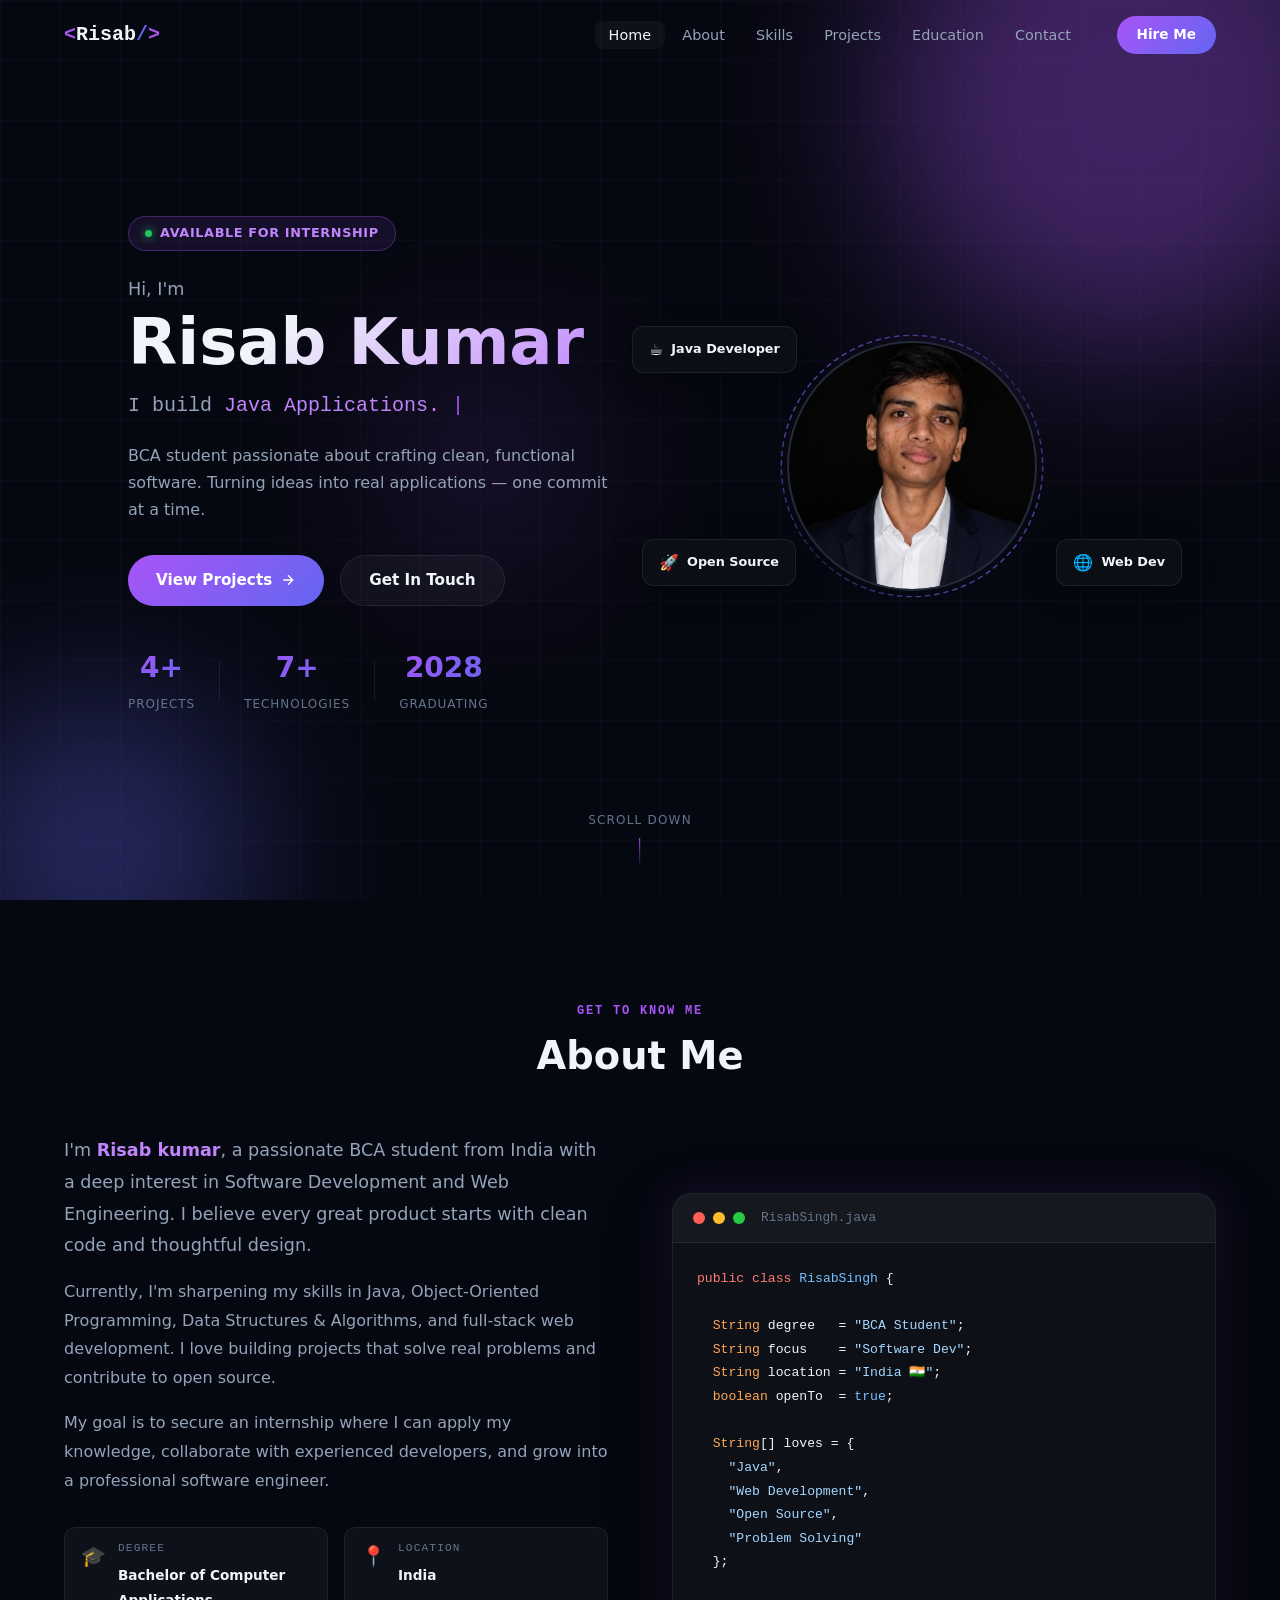
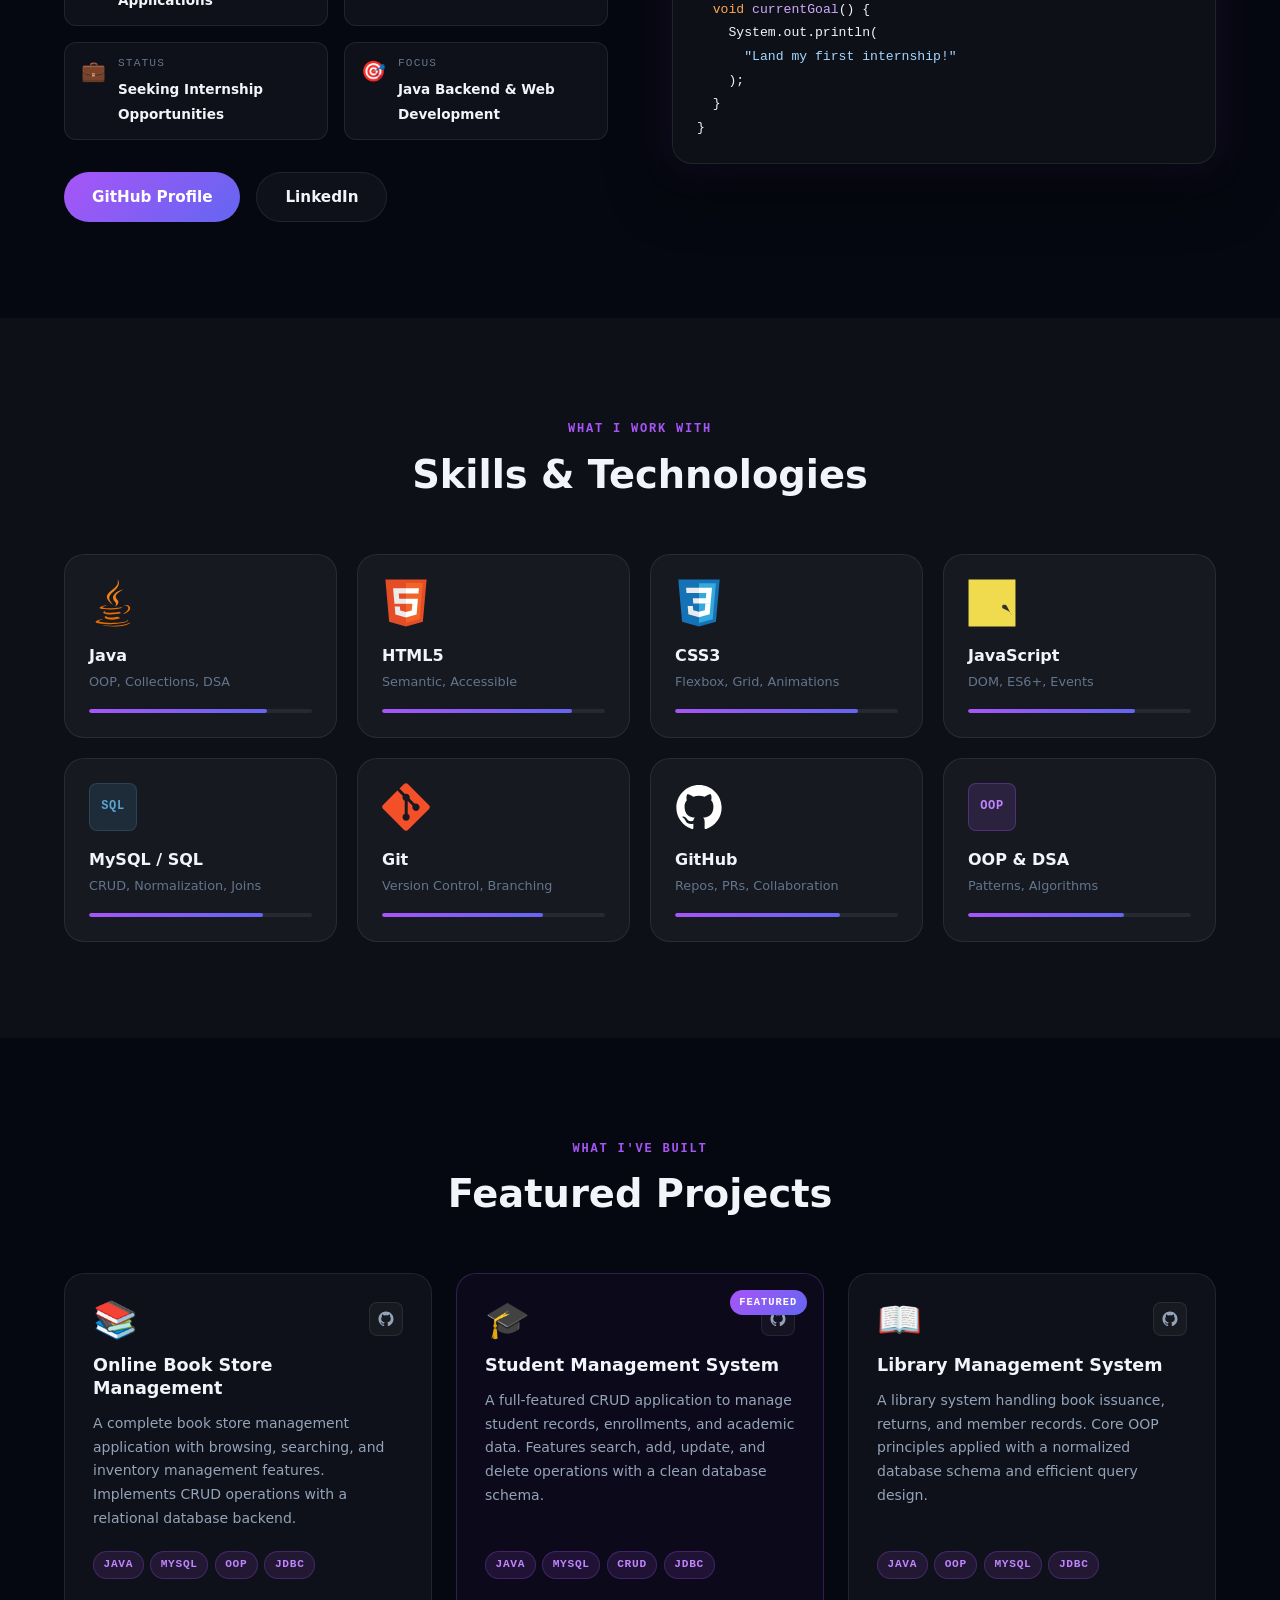
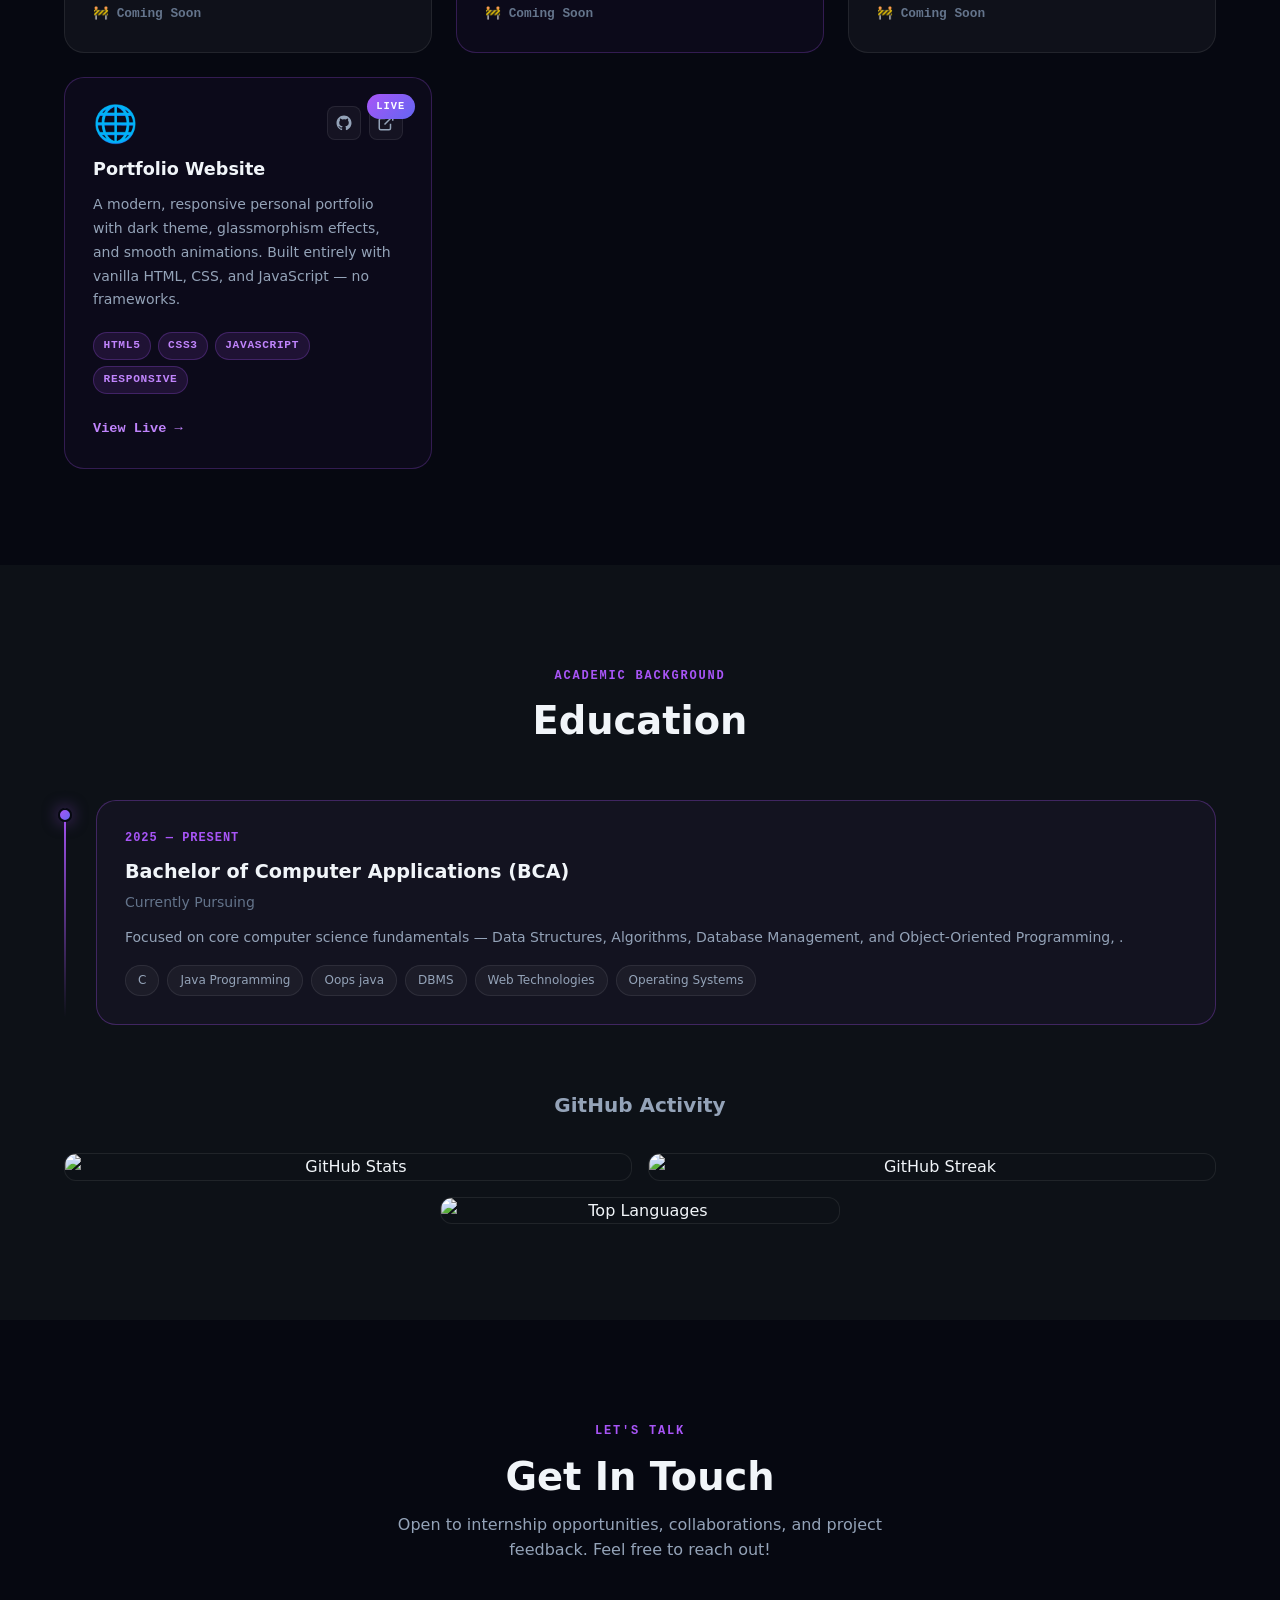
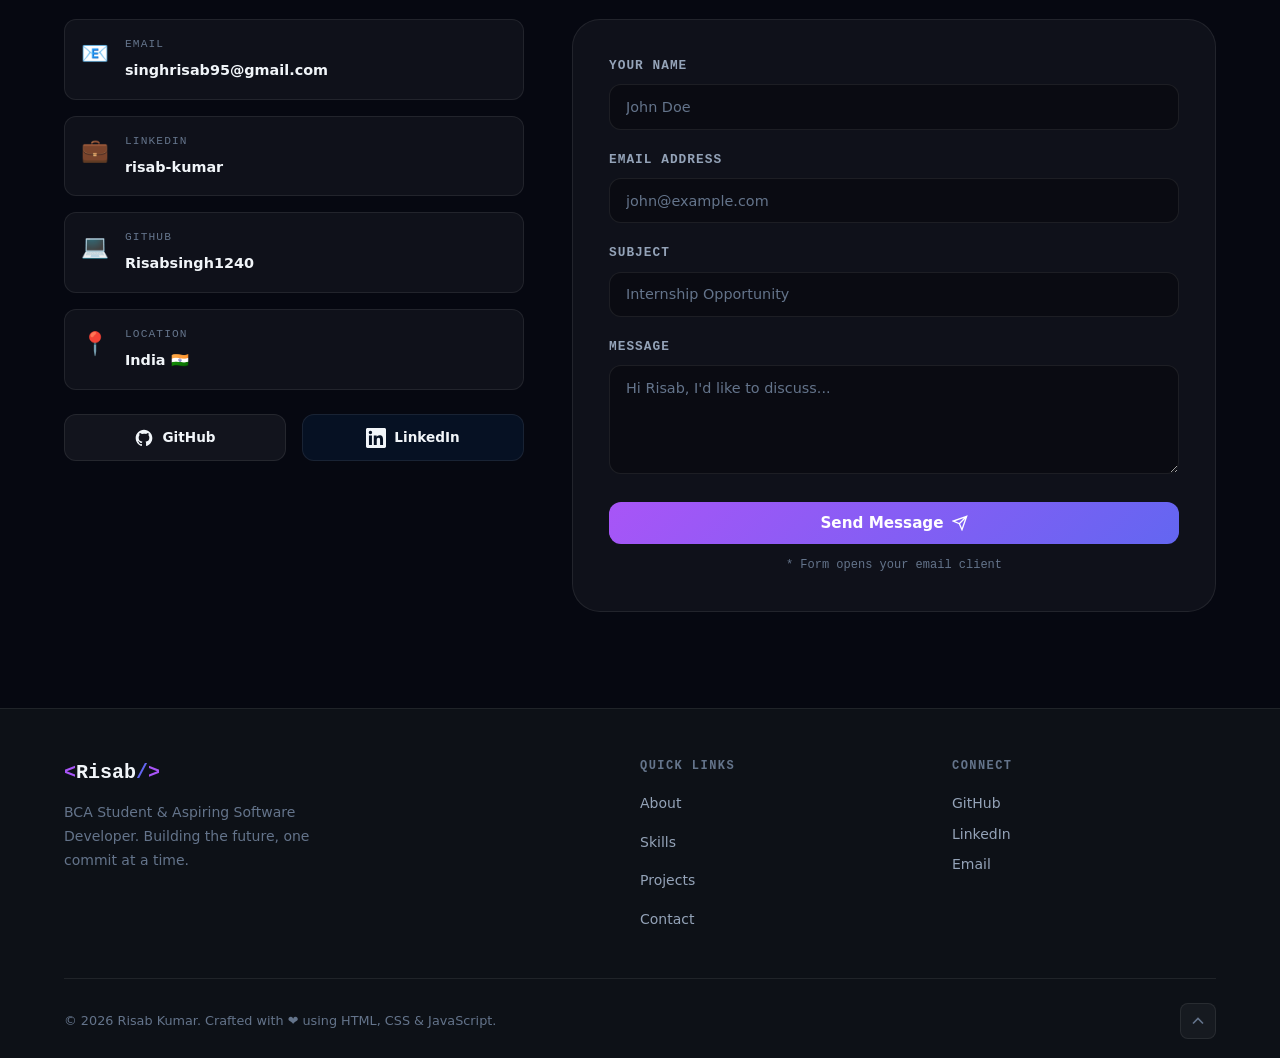
==== commit dc1675bd: "Update print statement from 'Hello' to 'Goodbye'" ====
--- a/index.html
+++ b/index.html
@@ -405,7 +405,7 @@
             <span class="tag">Responsive</span>
           </div>
           <div class="project-footer">
-            <a href="https://risabsingh1240.github.io/portfolio" target="_blank" class="project-live-btn">
+            <a href="https://risabsingh1240.github.io/portfolio-website/" target="_blank" class="project-live-btn">
               View Live →
             </a>
           </div>
--- a/Style.css
+++ b/Style.css
@@ -0,0 +1,1106 @@
+/* ══════════════════════════════════════════
+   TOKENS & RESET
+══════════════════════════════════════════ */
+:root {
+  --bg-0: #060811;
+  --bg-1: #0d1117;
+  --bg-2: #111827;
+  --bg-3: #1a2035;
+  --glass: rgba(255, 255, 255, 0.04);
+  --glass-border: rgba(255, 255, 255, 0.08);
+  --glass-hover: rgba(255, 255, 255, 0.07);
+
+  --purple: #a855f7;
+  --purple-light: #c084fc;
+  --indigo: #6366f1;
+  --indigo-light: #818cf8;
+  --accent-grad: linear-gradient(135deg, #a855f7, #6366f1);
+  --accent-grad-hover: linear-gradient(135deg, #c084fc, #818cf8);
+
+  --text-primary: #f1f5f9;
+  --text-secondary: #94a3b8;
+  --text-muted: #64748b;
+
+  --font-display: 'Space Grotesk', system-ui, sans-serif;
+  --font-mono: 'JetBrains Mono', 'Fira Code', monospace;
+
+  --radius-sm: 8px;
+  --radius-md: 12px;
+  --radius-lg: 20px;
+  --radius-xl: 28px;
+
+  --shadow-sm: 0 2px 8px rgba(0,0,0,0.3);
+  --shadow-md: 0 8px 32px rgba(0,0,0,0.4);
+  --shadow-lg: 0 20px 60px rgba(0,0,0,0.5);
+  --shadow-purple: 0 0 40px rgba(168,85,247,0.15);
+
+  --transition: 0.25s cubic-bezier(0.4, 0, 0.2, 1);
+  --transition-slow: 0.5s cubic-bezier(0.4, 0, 0.2, 1);
+}
+
+*, *::before, *::after { box-sizing: border-box; margin: 0; padding: 0; }
+
+html { scroll-behavior: smooth; font-size: 16px; }
+
+body {
+  font-family: var(--font-display);
+  background: var(--bg-0);
+  color: var(--text-primary);
+  line-height: 1.6;
+  overflow-x: hidden;
+}
+
+a { text-decoration: none; color: inherit; }
+ul { list-style: none; }
+img { max-width: 100%; display: block; }
+
+/* ══════════════════════════════════════════
+   SCROLLBAR
+══════════════════════════════════════════ */
+::-webkit-scrollbar { width: 5px; }
+::-webkit-scrollbar-track { background: var(--bg-1); }
+::-webkit-scrollbar-thumb { background: var(--purple); border-radius: 99px; }
+
+/* ══════════════════════════════════════════
+   NAVBAR
+══════════════════════════════════════════ */
+.navbar {
+  position: fixed;
+  top: 0; left: 0; right: 0;
+  z-index: 1000;
+  padding: 1rem 0;
+  transition: var(--transition);
+}
+.navbar.scrolled {
+  background: rgba(6, 8, 17, 0.85);
+  backdrop-filter: blur(20px);
+  -webkit-backdrop-filter: blur(20px);
+  border-bottom: 1px solid var(--glass-border);
+  padding: 0.75rem 0;
+}
+.nav-container {
+  max-width: 1200px;
+  margin: 0 auto;
+  padding: 0 1.5rem;
+  display: flex;
+  align-items: center;
+  gap: 2rem;
+}
+.nav-logo {
+  font-family: var(--font-mono);
+  font-size: 1.25rem;
+  font-weight: 700;
+  white-space: nowrap;
+}
+.logo-bracket { color: var(--purple); }
+.logo-slash { color: var(--indigo); }
+.nav-links {
+  display: flex;
+  align-items: center;
+  gap: 0.25rem;
+  margin-left: auto;
+}
+.nav-link {
+  font-size: 0.9rem;
+  font-weight: 500;
+  color: var(--text-secondary);
+  padding: 0.4rem 0.85rem;
+  border-radius: var(--radius-sm);
+  transition: var(--transition);
+}
+.nav-link:hover, .nav-link.active {
+  color: var(--text-primary);
+  background: var(--glass);
+}
+.nav-cta {
+  font-size: 0.85rem;
+  font-weight: 600;
+  padding: 0.5rem 1.25rem;
+  background: var(--accent-grad);
+  border-radius: 99px;
+  color: #fff;
+  transition: var(--transition);
+  white-space: nowrap;
+}
+.nav-cta:hover {
+  background: var(--accent-grad-hover);
+  transform: translateY(-1px);
+  box-shadow: 0 4px 20px rgba(168,85,247,0.3);
+}
+.hamburger {
+  display: none;
+  flex-direction: column;
+  gap: 5px;
+  background: none;
+  border: none;
+  cursor: pointer;
+  padding: 4px;
+  margin-left: auto;
+}
+.hamburger span {
+  display: block;
+  width: 22px;
+  height: 2px;
+  background: var(--text-primary);
+  border-radius: 2px;
+  transition: var(--transition);
+}
+.hamburger.open span:nth-child(1) { transform: translateY(7px) rotate(45deg); }
+.hamburger.open span:nth-child(2) { opacity: 0; }
+.hamburger.open span:nth-child(3) { transform: translateY(-7px) rotate(-45deg); }
+
+/* ══════════════════════════════════════════
+   BUTTONS
+══════════════════════════════════════════ */
+.btn {
+  display: inline-flex;
+  align-items: center;
+  gap: 0.5rem;
+  font-family: var(--font-display);
+  font-size: 0.95rem;
+  font-weight: 600;
+  padding: 0.75rem 1.75rem;
+  border-radius: 99px;
+  border: none;
+  cursor: pointer;
+  transition: var(--transition);
+  white-space: nowrap;
+}
+.btn-primary {
+  background: var(--accent-grad);
+  color: #fff;
+}
+.btn-primary:hover {
+  background: var(--accent-grad-hover);
+  transform: translateY(-2px);
+  box-shadow: 0 8px 30px rgba(168,85,247,0.35);
+}
+.btn-ghost {
+  background: var(--glass);
+  color: var(--text-primary);
+  border: 1px solid var(--glass-border);
+}
+.btn-ghost:hover {
+  background: var(--glass-hover);
+  border-color: rgba(168,85,247,0.4);
+  transform: translateY(-2px);
+}
+.btn-full { width: 100%; justify-content: center; border-radius: var(--radius-md); }
+
+/* ══════════════════════════════════════════
+   HERO
+══════════════════════════════════════════ */
+.hero {
+  min-height: 100vh;
+  display: flex;
+  align-items: center;
+  position: relative;
+  overflow: hidden;
+  padding: 6rem 0 4rem;
+}
+.hero-bg {
+  position: absolute;
+  inset: 0;
+  pointer-events: none;
+}
+.grid-overlay {
+  position: absolute;
+  inset: 0;
+  background-image:
+    linear-gradient(rgba(168,85,247,0.04) 1px, transparent 1px),
+    linear-gradient(90deg, rgba(168,85,247,0.04) 1px, transparent 1px);
+  background-size: 60px 60px;
+}
+.orb {
+  position: absolute;
+  border-radius: 50%;
+  filter: blur(80px);
+  opacity: 0.35;
+}
+.orb-1 { width: 500px; height: 500px; background: #a855f7; top: -150px; right: -100px; animation: orb-float 8s ease-in-out infinite; }
+.orb-2 { width: 300px; height: 300px; background: #6366f1; bottom: -100px; left: -50px; animation: orb-float 10s ease-in-out infinite 2s; }
+.orb-3 { width: 200px; height: 200px; background: #a855f7; top: 40%; left: 30%; animation: orb-float 7s ease-in-out infinite 1s; opacity: 0.15; }
+
+@keyframes orb-float {
+  0%, 100% { transform: translateY(0) scale(1); }
+  50% { transform: translateY(-30px) scale(1.05); }
+}
+
+.hero-container {
+  max-width: 1200px;
+  margin: 0 auto;
+  padding: 0 1.5rem;
+  display: grid;
+  grid-template-columns: 1fr 1fr;
+  align-items: center;
+  gap: 4rem;
+  position: relative;
+  z-index: 1;
+}
+.hero-badge {
+  display: inline-flex;
+  align-items: center;
+  gap: 0.5rem;
+  font-size: 0.8rem;
+  font-weight: 600;
+  color: var(--purple-light);
+  background: rgba(168,85,247,0.1);
+  border: 1px solid rgba(168,85,247,0.3);
+  padding: 0.4rem 1rem;
+  border-radius: 99px;
+  margin-bottom: 1.5rem;
+  letter-spacing: 0.05em;
+  text-transform: uppercase;
+}
+.badge-dot {
+  width: 7px; height: 7px;
+  background: #22c55e;
+  border-radius: 50%;
+  box-shadow: 0 0 8px #22c55e;
+  animation: pulse-dot 2s ease-in-out infinite;
+}
+@keyframes pulse-dot {
+  0%, 100% { opacity: 1; box-shadow: 0 0 8px #22c55e; }
+  50% { opacity: 0.6; box-shadow: 0 0 16px #22c55e; }
+}
+.hero-name {
+  display: flex;
+  flex-direction: column;
+  margin-bottom: 0.75rem;
+}
+.name-hi {
+  font-size: 1.1rem;
+  font-weight: 400;
+  color: var(--text-secondary);
+  margin-bottom: 0.25rem;
+}
+.name-main {
+  font-size: clamp(2.5rem, 5vw, 4rem);
+  font-weight: 700;
+  line-height: 1.1;
+  background: linear-gradient(135deg, #f1f5f9 30%, #c084fc);
+  -webkit-background-clip: text;
+  -webkit-text-fill-color: transparent;
+  background-clip: text;
+}
+.hero-typewriter {
+  font-size: 1.25rem;
+  font-weight: 500;
+  color: var(--text-secondary);
+  margin-bottom: 1.25rem;
+  min-height: 2rem;
+  font-family: var(--font-mono);
+}
+.tw-dynamic { color: var(--purple-light); }
+.tw-cursor {
+  color: var(--purple);
+  animation: blink 1s step-end infinite;
+}
+@keyframes blink { 50% { opacity: 0; } }
+.hero-desc {
+  font-size: 1rem;
+  color: var(--text-secondary);
+  line-height: 1.7;
+  margin-bottom: 2rem;
+  max-width: 480px;
+}
+.hero-actions {
+  display: flex;
+  gap: 1rem;
+  flex-wrap: wrap;
+  margin-bottom: 2.5rem;
+}
+.hero-stats {
+  display: flex;
+  align-items: center;
+  gap: 1.5rem;
+}
+.stat { text-align: center; }
+.stat-num {
+  display: block;
+  font-size: 1.75rem;
+  font-weight: 700;
+  background: var(--accent-grad);
+  -webkit-background-clip: text;
+  -webkit-text-fill-color: transparent;
+  background-clip: text;
+}
+.stat-label {
+  font-size: 0.75rem;
+  color: var(--text-muted);
+  text-transform: uppercase;
+  letter-spacing: 0.08em;
+}
+.stat-divider {
+  width: 1px;
+  height: 40px;
+  background: var(--glass-border);
+}
+
+/* HERO VISUAL */
+.hero-visual {
+  display: flex;
+  justify-content: center;
+  align-items: center;
+  position: relative;
+}
+.profile-ring {
+  position: relative;
+  width: 280px;
+  height: 280px;
+}
+.ring-svg {
+  position: absolute;
+  inset: 0;
+  width: 100%;
+  height: 100%;
+  animation: spin-slow 20s linear infinite;
+}
+@keyframes spin-slow { to { transform: rotate(360deg); } }
+.profile-img-wrap {
+  position: absolute;
+  inset: 15px;
+  border-radius: 50%;
+  overflow: hidden;
+  background: var(--bg-2);
+  border: 2px solid var(--glass-border);
+}
+.profile-placeholder {
+  width: 100%;
+  height: 100%;
+  display: flex;
+  flex-direction: column;
+  align-items: center;
+  justify-content: center;
+  gap: 0.5rem;
+  background: var(--bg-3);
+}
+.profile-placeholder svg { width: 75%; height: 75%; }
+.placeholder-hint {
+  font-size: 0.65rem;
+  color: var(--text-muted);
+  font-family: var(--font-mono);
+}
+.profile-img-wrap img {
+  width: 100%;
+  height: 100%;
+  object-fit: cover;
+}
+.floating-card {
+  position: absolute;
+  display: flex;
+  align-items: center;
+  gap: 0.5rem;
+  background: rgba(13, 17, 23, 0.9);
+  border: 1px solid var(--glass-border);
+  backdrop-filter: blur(12px);
+  padding: 0.6rem 1rem;
+  border-radius: var(--radius-md);
+  font-size: 0.8rem;
+  font-weight: 600;
+  white-space: nowrap;
+  box-shadow: var(--shadow-md);
+}
+.card-java { top: 0; left: -40px; animation: float-card 4s ease-in-out infinite; }
+.card-web { bottom: 20px; right: -30px; animation: float-card 4s ease-in-out infinite 1.5s; }
+.card-open { bottom: 20px; left: -30px; animation: float-card 4s ease-in-out infinite 0.8s; }
+.fc-icon { font-size: 1rem; }
+.fc-text { color: var(--text-primary); }
+@keyframes float-card {
+  0%, 100% { transform: translateY(0); }
+  50% { transform: translateY(-8px); }
+}
+
+.scroll-hint {
+  position: absolute;
+  bottom: 2rem;
+  left: 50%;
+  transform: translateX(-50%);
+  display: flex;
+  flex-direction: column;
+  align-items: center;
+  gap: 0.5rem;
+  font-size: 0.75rem;
+  color: var(--text-muted);
+  text-transform: uppercase;
+  letter-spacing: 0.1em;
+  animation: bounce-hint 2s ease-in-out infinite;
+}
+.scroll-arrow {
+  width: 1px;
+  height: 30px;
+  background: linear-gradient(to bottom, var(--purple), transparent);
+}
+@keyframes bounce-hint {
+  0%, 100% { opacity: 0.5; transform: translateX(-50%) translateY(0); }
+  50% { opacity: 1; transform: translateX(-50%) translateY(6px); }
+}
+
+/* ══════════════════════════════════════════
+   SECTIONS
+══════════════════════════════════════════ */
+.section { padding: 6rem 0; }
+.section-alt { background: var(--bg-1); }
+.container { max-width: 1200px; margin: 0 auto; padding: 0 1.5rem; }
+.section-header {
+  text-align: center;
+  margin-bottom: 3.5rem;
+}
+.section-eyebrow {
+  display: inline-block;
+  font-size: 0.75rem;
+  font-weight: 700;
+  text-transform: uppercase;
+  letter-spacing: 0.15em;
+  color: var(--purple);
+  margin-bottom: 0.75rem;
+  font-family: var(--font-mono);
+}
+.section-title {
+  font-size: clamp(1.75rem, 3vw, 2.5rem);
+  font-weight: 700;
+  line-height: 1.2;
+}
+.section-subtitle {
+  font-size: 1rem;
+  color: var(--text-secondary);
+  max-width: 500px;
+  margin: 0.75rem auto 0;
+}
+
+/* ══════════════════════════════════════════
+   ABOUT
+══════════════════════════════════════════ */
+.about-grid {
+  display: grid;
+  grid-template-columns: 1fr 1fr;
+  gap: 4rem;
+  align-items: center;
+}
+.about-intro {
+  font-size: 1.1rem;
+  line-height: 1.8;
+  margin-bottom: 1rem;
+  color: var(--text-primary);
+}
+.about-text p {
+  color: var(--text-secondary);
+  line-height: 1.8;
+  margin-bottom: 1rem;
+}
+.about-text strong { color: var(--purple-light); font-weight: 600; }
+.about-details {
+  display: grid;
+  grid-template-columns: 1fr 1fr;
+  gap: 1rem;
+  margin: 2rem 0;
+}
+.detail-item {
+  display: flex;
+  align-items: flex-start;
+  gap: 0.75rem;
+  padding: 0.75rem 1rem;
+  background: var(--glass);
+  border: 1px solid var(--glass-border);
+  border-radius: var(--radius-md);
+}
+.detail-icon { font-size: 1.25rem; flex-shrink: 0; }
+.detail-label {
+  display: block;
+  font-size: 0.7rem;
+  text-transform: uppercase;
+  letter-spacing: 0.1em;
+  color: var(--text-muted);
+  margin-bottom: 0.2rem;
+  font-family: var(--font-mono);
+}
+.detail-value {
+  font-size: 0.85rem;
+  font-weight: 600;
+  color: var(--text-primary);
+}
+.about-actions { display: flex; gap: 1rem; flex-wrap: wrap; }
+
+/* CODE WINDOW */
+.code-window {
+  background: #0d1117;
+  border: 1px solid var(--glass-border);
+  border-radius: var(--radius-lg);
+  overflow: hidden;
+  box-shadow: var(--shadow-lg), var(--shadow-purple);
+}
+.code-titlebar {
+  display: flex;
+  align-items: center;
+  gap: 0.5rem;
+  padding: 0.85rem 1.25rem;
+  background: rgba(255,255,255,0.03);
+  border-bottom: 1px solid var(--glass-border);
+}
+.dot { width: 12px; height: 12px; border-radius: 50%; }
+.dot-red { background: #ff5f57; }
+.dot-yellow { background: #ffbd2e; }
+.dot-green { background: #28ca41; }
+.code-filename {
+  font-family: var(--font-mono);
+  font-size: 0.8rem;
+  color: var(--text-muted);
+  margin-left: 0.5rem;
+}
+.code-body {
+  padding: 1.5rem;
+  font-family: var(--font-mono);
+  font-size: 0.82rem;
+  line-height: 1.8;
+  overflow-x: auto;
+}
+.c-keyword { color: #ff7b72; }
+.c-class { color: #79c0ff; }
+.c-type { color: #ffa657; }
+.c-str { color: #a5d6ff; }
+.c-bool { color: #79c0ff; }
+.c-fn { color: #d2a8ff; }
+
+/* ══════════════════════════════════════════
+   SKILLS
+══════════════════════════════════════════ */
+.skills-grid {
+  display: grid;
+  grid-template-columns: repeat(auto-fill, minmax(220px, 1fr));
+  gap: 1.25rem;
+}
+.skill-card {
+  background: var(--glass);
+  border: 1px solid var(--glass-border);
+  border-radius: var(--radius-lg);
+  padding: 1.5rem;
+  transition: var(--transition);
+  cursor: default;
+  position: relative;
+  overflow: hidden;
+}
+.skill-card::before {
+  content: '';
+  position: absolute;
+  inset: 0;
+  background: var(--accent-grad);
+  opacity: 0;
+  transition: var(--transition);
+}
+.skill-card:hover {
+  border-color: rgba(168,85,247,0.4);
+  transform: translateY(-4px);
+  box-shadow: var(--shadow-md), 0 0 30px rgba(168,85,247,0.1);
+}
+.skill-card:hover::before { opacity: 0.04; }
+.skill-icon-wrap {
+  width: 48px;
+  height: 48px;
+  margin-bottom: 1rem;
+  position: relative;
+  z-index: 1;
+}
+.skill-svg { width: 100%; height: 100%; }
+.skill-icon-fallback {
+  width: 48px;
+  height: 48px;
+  border-radius: var(--radius-sm);
+  display: flex;
+  align-items: center;
+  justify-content: center;
+  font-family: var(--font-mono);
+  font-size: 0.75rem;
+  font-weight: 700;
+  letter-spacing: 0.05em;
+}
+.skill-icon-fallback.sql { background: rgba(68,121,161,0.2); color: #5ba3d0; border: 1px solid rgba(68,121,161,0.3); }
+.skill-icon-fallback.oop { background: rgba(168,85,247,0.15); color: var(--purple-light); border: 1px solid rgba(168,85,247,0.3); }
+.skill-name {
+  font-size: 1rem;
+  font-weight: 700;
+  margin-bottom: 0.25rem;
+  position: relative;
+  z-index: 1;
+}
+.skill-desc {
+  font-size: 0.8rem;
+  color: var(--text-muted);
+  margin-bottom: 1rem;
+  position: relative;
+  z-index: 1;
+}
+.skill-bar {
+  height: 4px;
+  background: rgba(255,255,255,0.07);
+  border-radius: 99px;
+  overflow: hidden;
+  position: relative;
+  z-index: 1;
+}
+.skill-fill {
+  height: 100%;
+  background: var(--accent-grad);
+  border-radius: 99px;
+  width: 0;
+  transition: width 1.2s cubic-bezier(0.4, 0, 0.2, 1);
+}
+
+/* ══════════════════════════════════════════
+   PROJECTS
+══════════════════════════════════════════ */
+.projects-grid {
+  display: grid;
+  grid-template-columns: repeat(auto-fill, minmax(300px, 1fr));
+  gap: 1.5rem;
+}
+.project-card {
+  background: var(--glass);
+  border: 1px solid var(--glass-border);
+  border-radius: var(--radius-lg);
+  padding: 1.75rem;
+  transition: var(--transition);
+  display: flex;
+  flex-direction: column;
+  position: relative;
+  overflow: hidden;
+}
+.project-card::after {
+  content: '';
+  position: absolute;
+  top: 0; left: 0; right: 0;
+  height: 2px;
+  background: var(--accent-grad);
+  transform: scaleX(0);
+  transition: var(--transition);
+}
+.project-card:hover {
+  border-color: rgba(168,85,247,0.3);
+  transform: translateY(-5px);
+  box-shadow: var(--shadow-lg), 0 0 40px rgba(168,85,247,0.08);
+}
+.project-card:hover::after { transform: scaleX(1); }
+.project-card.featured {
+  border-color: rgba(168,85,247,0.25);
+  background: rgba(168,85,247,0.04);
+}
+.featured-badge {
+  position: absolute;
+  top: 1rem;
+  right: 1rem;
+  font-size: 0.65rem;
+  font-weight: 700;
+  text-transform: uppercase;
+  letter-spacing: 0.1em;
+  padding: 0.25rem 0.6rem;
+  background: var(--accent-grad);
+  border-radius: 99px;
+  color: #fff;
+  font-family: var(--font-mono);
+}
+.project-header {
+  display: flex;
+  justify-content: space-between;
+  align-items: flex-start;
+  margin-bottom: 1rem;
+}
+.project-icon { font-size: 2.25rem; line-height: 1; }
+.project-links { display: flex; gap: 0.5rem; }
+.project-link {
+  width: 34px;
+  height: 34px;
+  display: flex;
+  align-items: center;
+  justify-content: center;
+  background: var(--glass);
+  border: 1px solid var(--glass-border);
+  border-radius: var(--radius-sm);
+  color: var(--text-secondary);
+  transition: var(--transition);
+}
+.project-link:hover {
+  color: var(--purple-light);
+  border-color: rgba(168,85,247,0.4);
+  background: rgba(168,85,247,0.1);
+}
+.project-title {
+  font-size: 1.1rem;
+  font-weight: 700;
+  margin-bottom: 0.75rem;
+  line-height: 1.3;
+}
+.project-desc {
+  font-size: 0.875rem;
+  color: var(--text-secondary);
+  line-height: 1.7;
+  flex: 1;
+  margin-bottom: 1.25rem;
+}
+.project-tags {
+  display: flex;
+  flex-wrap: wrap;
+  gap: 0.4rem;
+  margin-bottom: 1.25rem;
+}
+.tag {
+  font-size: 0.7rem;
+  font-weight: 600;
+  font-family: var(--font-mono);
+  padding: 0.25rem 0.6rem;
+  background: rgba(168,85,247,0.12);
+  border: 1px solid rgba(168,85,247,0.25);
+  color: var(--purple-light);
+  border-radius: 99px;
+  text-transform: uppercase;
+  letter-spacing: 0.06em;
+}
+.project-footer { margin-top: auto; }
+.project-status {
+  font-size: 0.8rem;
+  font-weight: 600;
+  font-family: var(--font-mono);
+}
+.status-soon { color: var(--text-muted); }
+.project-live-btn {
+  font-size: 0.85rem;
+  font-weight: 700;
+  color: var(--purple-light);
+  transition: var(--transition);
+  font-family: var(--font-mono);
+}
+.project-live-btn:hover { color: #fff; text-shadow: 0 0 20px rgba(168,85,247,0.6); }
+
+/* ══════════════════════════════════════════
+   EDUCATION
+══════════════════════════════════════════ */
+.edu-timeline {
+  position: relative;
+  padding-left: 2rem;
+  margin-bottom: 4rem;
+}
+.edu-timeline::before {
+  content: '';
+  position: absolute;
+  left: 0; top: 8px; bottom: 8px;
+  width: 2px;
+  background: linear-gradient(to bottom, var(--purple), transparent);
+}
+.edu-card {
+  position: relative;
+  margin-bottom: 2.5rem;
+}
+.edu-dot {
+  position: absolute;
+  left: -2.4rem;
+  top: 8px;
+  width: 14px;
+  height: 14px;
+  border-radius: 50%;
+  background: var(--accent-grad);
+  box-shadow: 0 0 16px rgba(168,85,247,0.5);
+  border: 2px solid var(--bg-0);
+}
+.edu-content {
+  background: var(--glass);
+  border: 1px solid var(--glass-border);
+  border-radius: var(--radius-lg);
+  padding: 1.75rem;
+}
+.edu-card.active .edu-content {
+  border-color: rgba(168,85,247,0.3);
+  background: rgba(168,85,247,0.04);
+}
+.edu-period {
+  font-family: var(--font-mono);
+  font-size: 0.75rem;
+  color: var(--purple);
+  font-weight: 700;
+  letter-spacing: 0.08em;
+  margin-bottom: 0.5rem;
+  text-transform: uppercase;
+}
+.edu-degree {
+  font-size: 1.2rem;
+  font-weight: 700;
+  margin-bottom: 0.25rem;
+}
+.edu-institution {
+  font-size: 0.875rem;
+  color: var(--text-muted);
+  margin-bottom: 0.75rem;
+}
+.edu-desc {
+  font-size: 0.875rem;
+  color: var(--text-secondary);
+  line-height: 1.7;
+  margin-bottom: 1rem;
+}
+.edu-subjects { display: flex; flex-wrap: wrap; gap: 0.5rem; }
+.edu-tag {
+  font-size: 0.75rem;
+  font-weight: 500;
+  padding: 0.3rem 0.75rem;
+  background: var(--glass);
+  border: 1px solid var(--glass-border);
+  border-radius: 99px;
+  color: var(--text-secondary);
+}
+
+/* GITHUB STATS */
+.github-stats-section { text-align: center; }
+.stats-title {
+  font-size: 1.25rem;
+  font-weight: 700;
+  margin-bottom: 2rem;
+  color: var(--text-secondary);
+}
+.github-stats-grid {
+  display: grid;
+  grid-template-columns: 1fr 1fr;
+  gap: 1rem;
+  margin-bottom: 1rem;
+}
+.github-stat-img {
+  width: 100%;
+  border-radius: var(--radius-md);
+  border: 1px solid var(--glass-border);
+  background: var(--bg-1);
+}
+.github-langs-wrap { display: flex; justify-content: center; }
+.github-stat-img.langs { max-width: 400px; }
+
+/* ══════════════════════════════════════════
+   CONTACT
+══════════════════════════════════════════ */
+.contact-grid {
+  display: grid;
+  grid-template-columns: 1fr 1.4fr;
+  gap: 3rem;
+  align-items: flex-start;
+}
+.contact-info { display: flex; flex-direction: column; gap: 1rem; }
+.contact-item {
+  display: flex;
+  align-items: flex-start;
+  gap: 1rem;
+  padding: 1rem;
+  background: var(--glass);
+  border: 1px solid var(--glass-border);
+  border-radius: var(--radius-md);
+  transition: var(--transition);
+}
+.contact-item:hover { border-color: rgba(168,85,247,0.3); }
+.contact-icon { font-size: 1.4rem; flex-shrink: 0; }
+.contact-label {
+  font-size: 0.7rem;
+  text-transform: uppercase;
+  letter-spacing: 0.1em;
+  color: var(--text-muted);
+  font-family: var(--font-mono);
+  margin-bottom: 0.2rem;
+}
+.contact-value {
+  font-size: 0.9rem;
+  font-weight: 600;
+  color: var(--text-primary);
+  transition: var(--transition);
+}
+a.contact-value:hover { color: var(--purple-light); }
+.social-links {
+  display: flex;
+  gap: 1rem;
+  margin-top: 0.5rem;
+}
+.social-btn {
+  flex: 1;
+  display: flex;
+  align-items: center;
+  justify-content: center;
+  gap: 0.5rem;
+  padding: 0.75rem;
+  border-radius: var(--radius-md);
+  font-size: 0.85rem;
+  font-weight: 700;
+  transition: var(--transition);
+  border: 1px solid var(--glass-border);
+}
+.social-btn.github { background: rgba(255,255,255,0.05); }
+.social-btn.github:hover { background: rgba(255,255,255,0.1); border-color: rgba(255,255,255,0.2); }
+.social-btn.linkedin { background: rgba(10,102,194,0.1); }
+.social-btn.linkedin:hover { background: rgba(10,102,194,0.2); border-color: rgba(10,102,194,0.4); }
+
+/* FORM */
+.contact-form {
+  background: var(--glass);
+  border: 1px solid var(--glass-border);
+  border-radius: var(--radius-xl);
+  padding: 2.25rem;
+}
+.form-group { margin-bottom: 1.25rem; }
+.form-group label {
+  display: block;
+  font-size: 0.8rem;
+  font-weight: 600;
+  color: var(--text-secondary);
+  margin-bottom: 0.5rem;
+  text-transform: uppercase;
+  letter-spacing: 0.08em;
+  font-family: var(--font-mono);
+}
+.form-group input,
+.form-group textarea {
+  width: 100%;
+  background: rgba(0,0,0,0.3);
+  border: 1px solid var(--glass-border);
+  border-radius: var(--radius-md);
+  padding: 0.85rem 1rem;
+  font-family: var(--font-display);
+  font-size: 0.9rem;
+  color: var(--text-primary);
+  outline: none;
+  transition: var(--transition);
+  resize: vertical;
+}
+.form-group input::placeholder,
+.form-group textarea::placeholder { color: var(--text-muted); }
+.form-group input:focus,
+.form-group textarea:focus {
+  border-color: rgba(168,85,247,0.5);
+  background: rgba(168,85,247,0.05);
+  box-shadow: 0 0 0 3px rgba(168,85,247,0.1);
+}
+.form-note {
+  text-align: center;
+  font-size: 0.75rem;
+  color: var(--text-muted);
+  margin-top: 0.75rem;
+  font-family: var(--font-mono);
+}
+
+/* ══════════════════════════════════════════
+   FOOTER
+══════════════════════════════════════════ */
+.footer {
+  background: var(--bg-1);
+  border-top: 1px solid var(--glass-border);
+  padding: 3rem 0 1.5rem;
+}
+.footer-container { max-width: 1200px; margin: 0 auto; padding: 0 1.5rem; }
+.footer-top {
+  display: grid;
+  grid-template-columns: 2fr 1fr 1fr;
+  gap: 3rem;
+  margin-bottom: 2.5rem;
+}
+.footer-brand .nav-logo { display: inline-block; margin-bottom: 0.75rem; }
+.footer-brand p {
+  font-size: 0.875rem;
+  color: var(--text-muted);
+  line-height: 1.7;
+  max-width: 280px;
+}
+.footer-links h4, .footer-contact h4 {
+  font-size: 0.75rem;
+  text-transform: uppercase;
+  letter-spacing: 0.12em;
+  color: var(--text-muted);
+  margin-bottom: 1rem;
+  font-family: var(--font-mono);
+}
+.footer-links ul { display: flex; flex-direction: column; gap: 0.5rem; }
+.footer-links a, .footer-contact a {
+  font-size: 0.875rem;
+  color: var(--text-secondary);
+  transition: var(--transition);
+  display: block;
+  margin-bottom: 0.5rem;
+}
+.footer-links a:hover, .footer-contact a:hover { color: var(--purple-light); }
+.footer-bottom {
+  display: flex;
+  justify-content: space-between;
+  align-items: center;
+  padding-top: 1.5rem;
+  border-top: 1px solid var(--glass-border);
+  font-size: 0.8rem;
+  color: var(--text-muted);
+}
+.back-to-top {
+  width: 36px;
+  height: 36px;
+  display: flex;
+  align-items: center;
+  justify-content: center;
+  background: var(--glass);
+  border: 1px solid var(--glass-border);
+  border-radius: var(--radius-sm);
+  transition: var(--transition);
+}
+.back-to-top:hover {
+  background: rgba(168,85,247,0.15);
+  border-color: rgba(168,85,247,0.4);
+  color: var(--purple-light);
+  transform: translateY(-3px);
+}
+
+/* ══════════════════════════════════════════
+   SCROLL REVEAL
+══════════════════════════════════════════ */
+.reveal {
+  opacity: 0;
+  transform: translateY(30px);
+  transition: opacity 0.7s ease, transform 0.7s ease;
+}
+.reveal.visible {
+  opacity: 1;
+  transform: translateY(0);
+}
+
+/* ══════════════════════════════════════════
+   RESPONSIVE
+══════════════════════════════════════════ */
+@media (max-width: 900px) {
+  .hero-container { grid-template-columns: 1fr; text-align: center; gap: 3rem; }
+  .hero-visual { order: -1; }
+  .hero-desc { margin: 0 auto 2rem; }
+  .hero-actions { justify-content: center; }
+  .hero-stats { justify-content: center; }
+  .about-grid { grid-template-columns: 1fr; gap: 2.5rem; }
+  .contact-grid { grid-template-columns: 1fr; }
+  .footer-top { grid-template-columns: 1fr 1fr; }
+  .footer-brand { grid-column: 1 / -1; }
+  .github-stats-grid { grid-template-columns: 1fr; }
+}
+
+@media (max-width: 640px) {
+  .nav-links { 
+    display: none;
+    position: fixed;
+    top: 60px; left: 0; right: 0;
+    background: rgba(6,8,17,0.97);
+    backdrop-filter: blur(20px);
+    flex-direction: column;
+    gap: 0;
+    padding: 1rem;
+    border-bottom: 1px solid var(--glass-border);
+  }
+  .nav-links.open { display: flex; }
+  .nav-link { padding: 0.85rem 1rem; border-radius: var(--radius-sm); }
+  .hamburger { display: flex; }
+  .nav-cta { display: none; }
+  .profile-ring { width: 220px; height: 220px; }
+  .floating-card { display: none; }
+  .about-details { grid-template-columns: 1fr; }
+  .footer-top { grid-template-columns: 1fr; gap: 2rem; }
+  .contact-form { padding: 1.5rem; }
+  .hero { padding: 5rem 0 3rem; }
+  .section { padding: 4rem 0; }
+  .name-main { font-size: 2.25rem; }
+  .skills-grid { grid-template-columns: 1fr 1fr; }
+  .projects-grid { grid-template-columns: 1fr; }
+}
+
+@media (max-width: 400px) {
+  .skills-grid { grid-template-columns: 1fr; }
+  .hero-stats { gap: 1rem; }
+  .stat-num { font-size: 1.4rem; }
+}
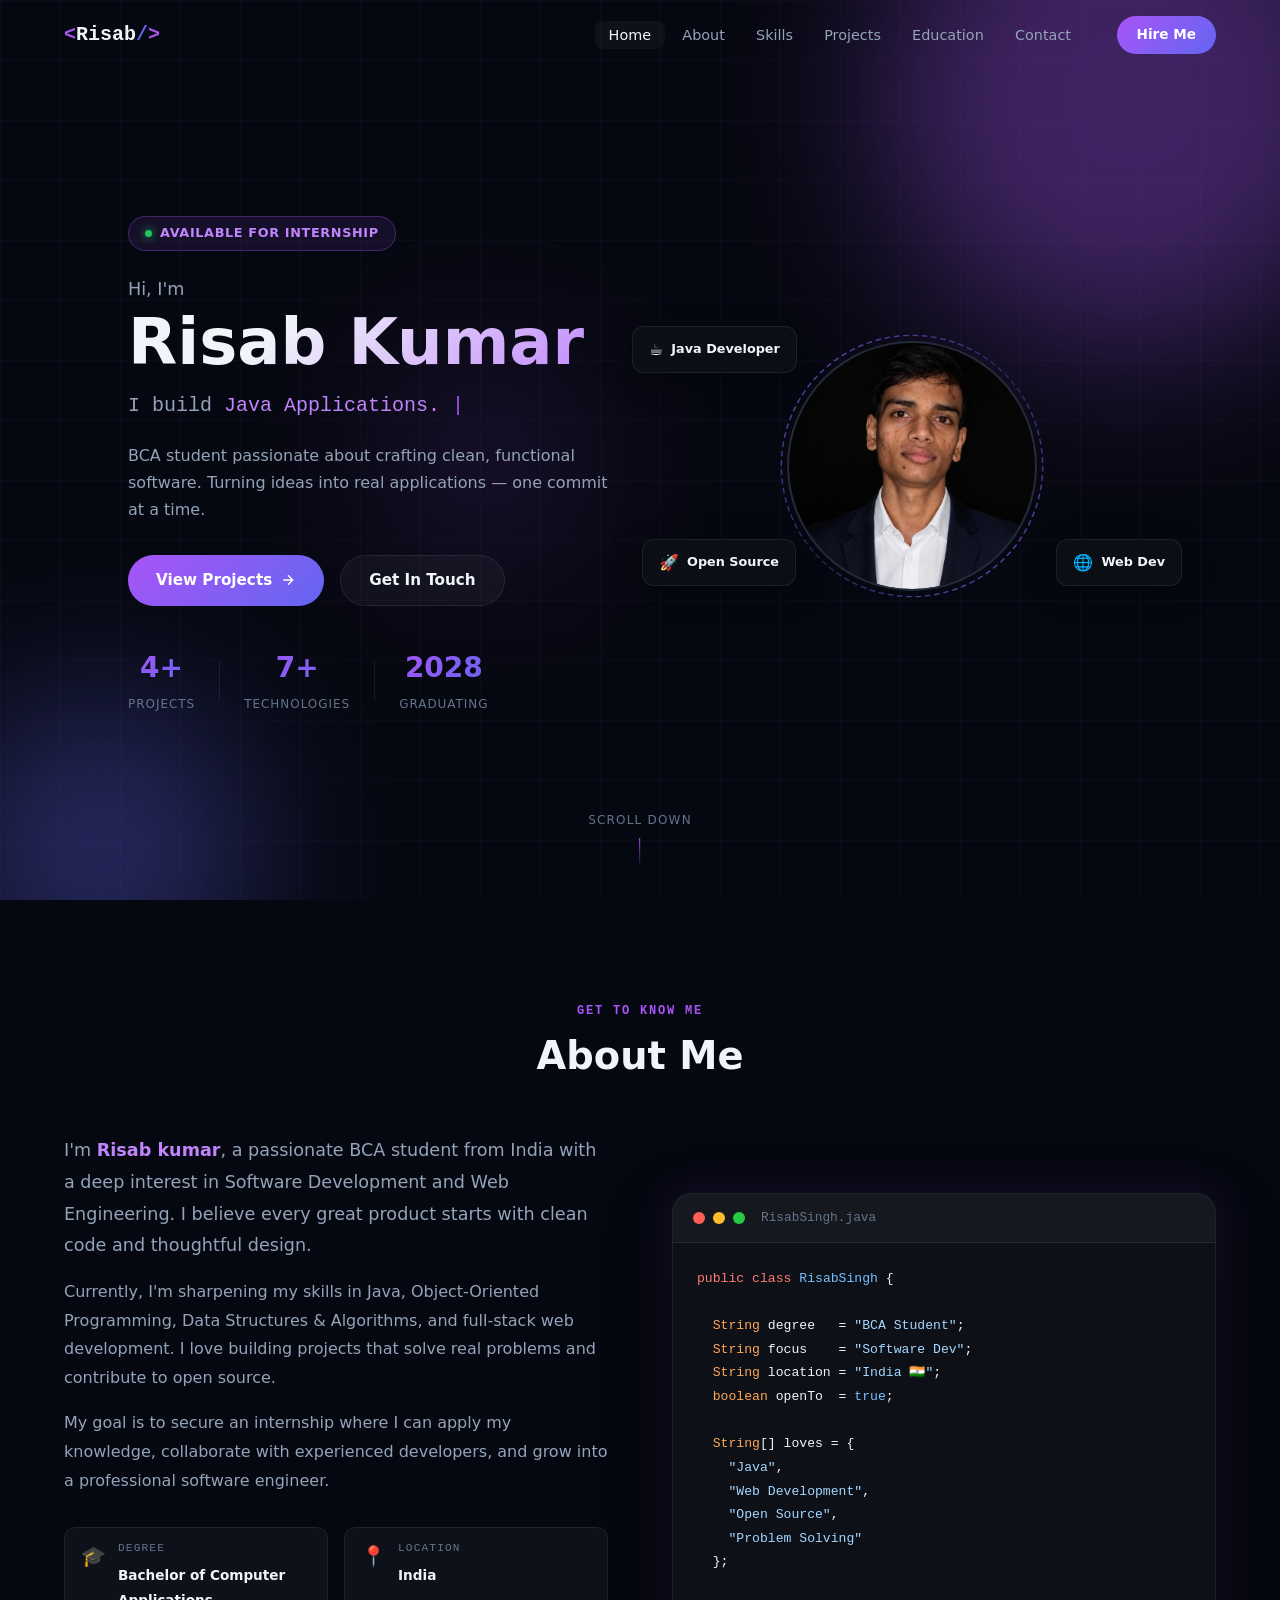
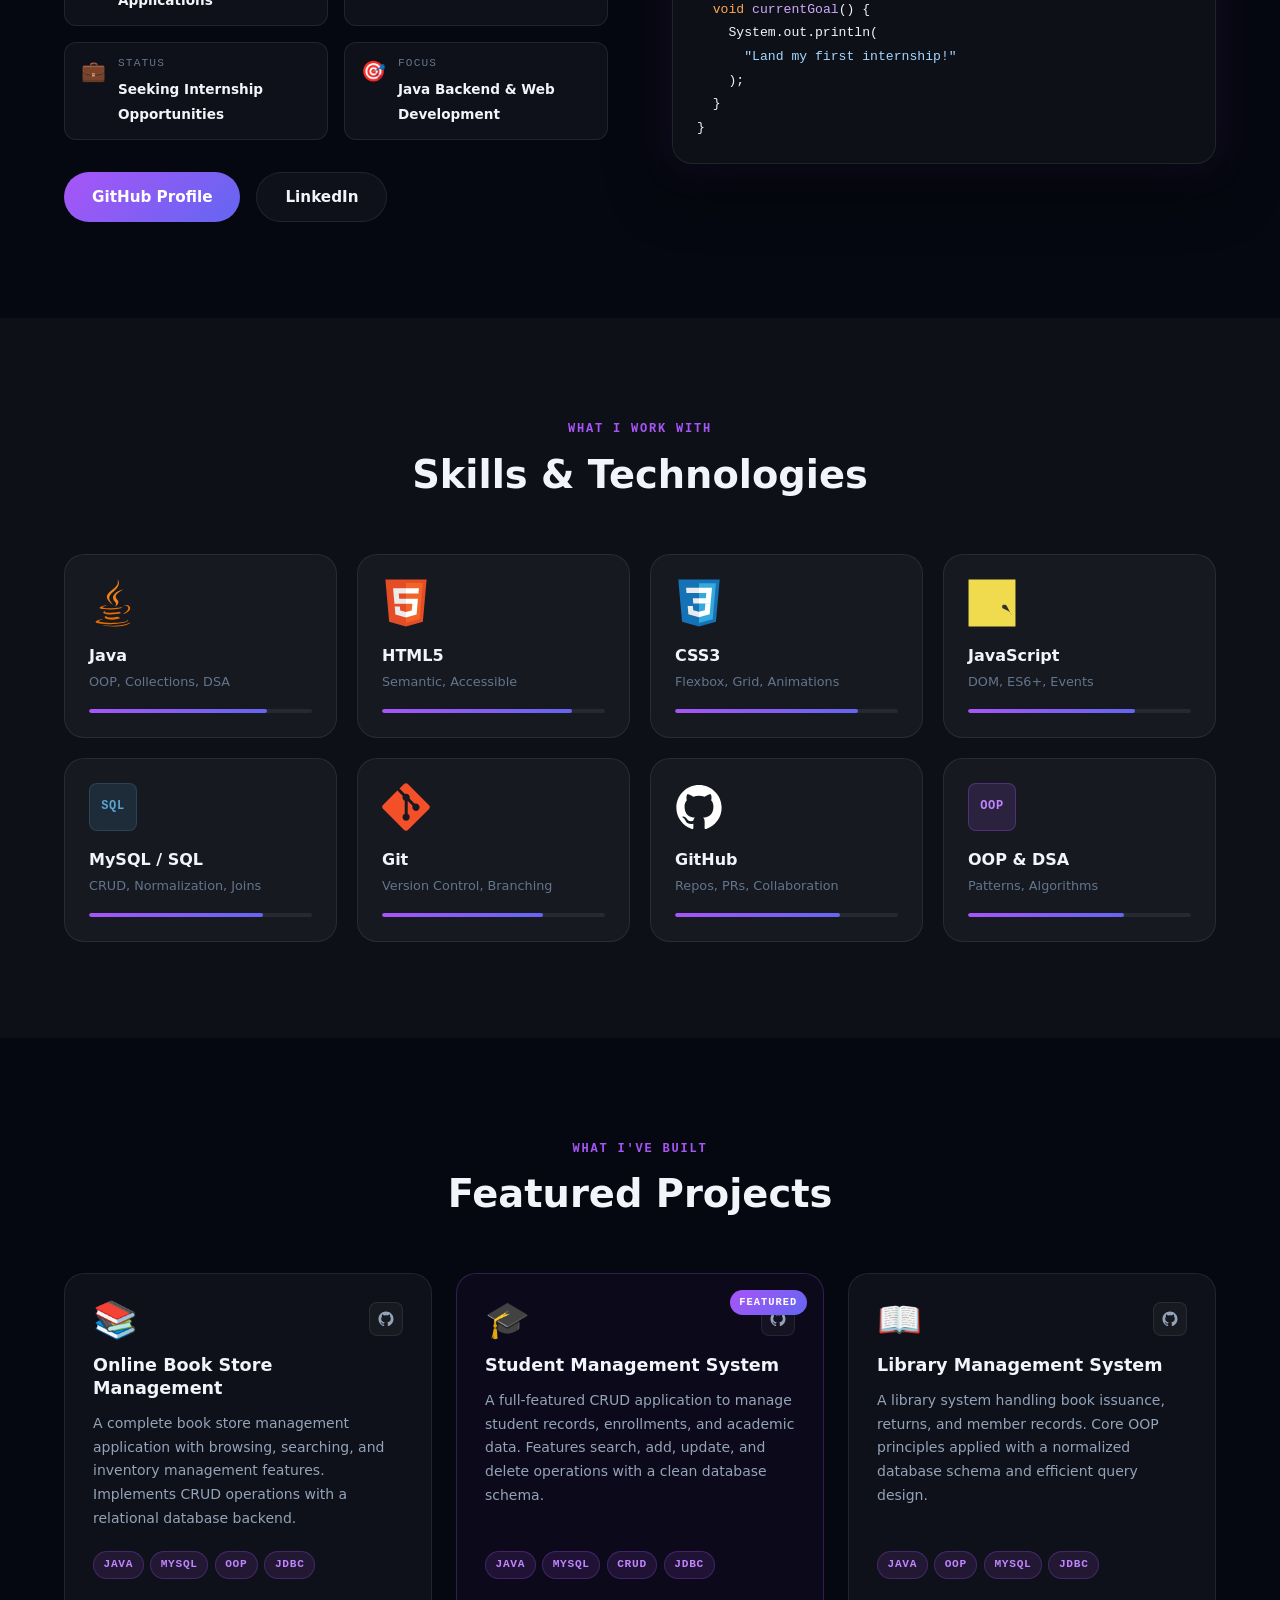
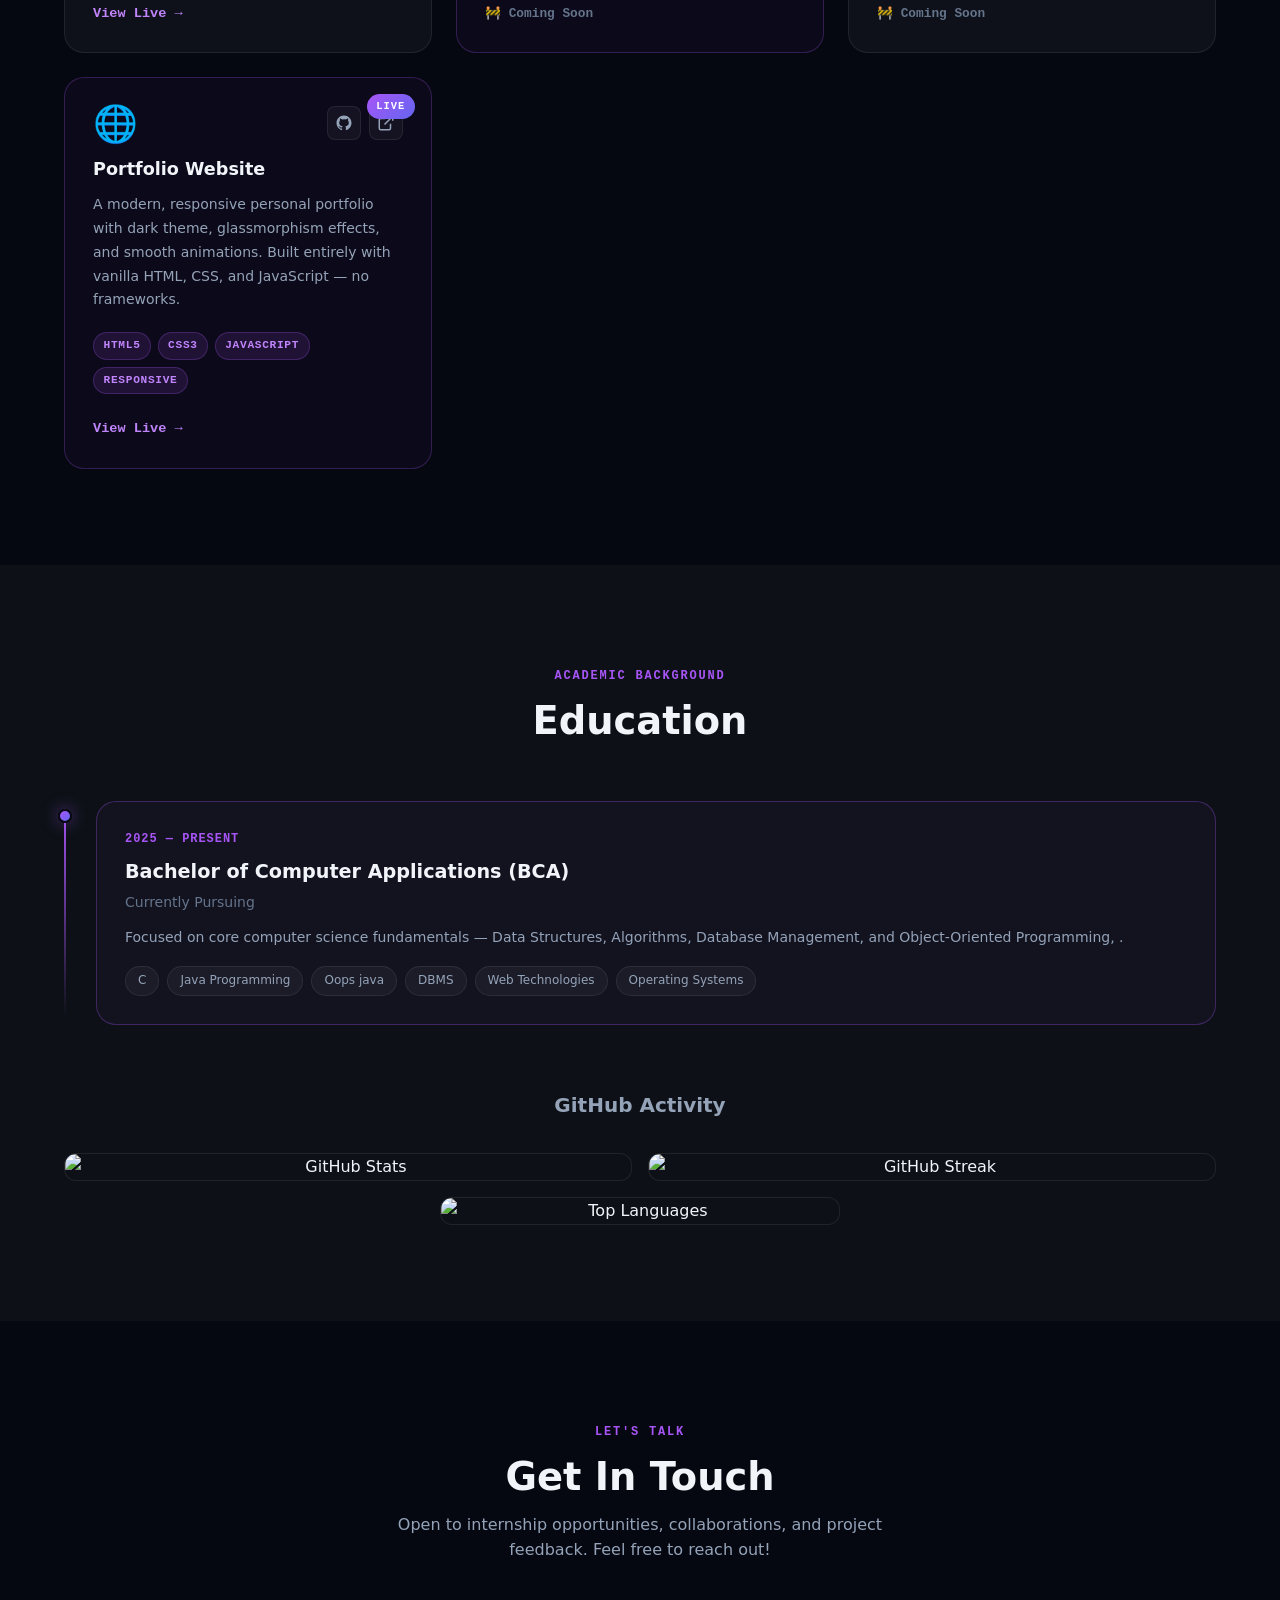
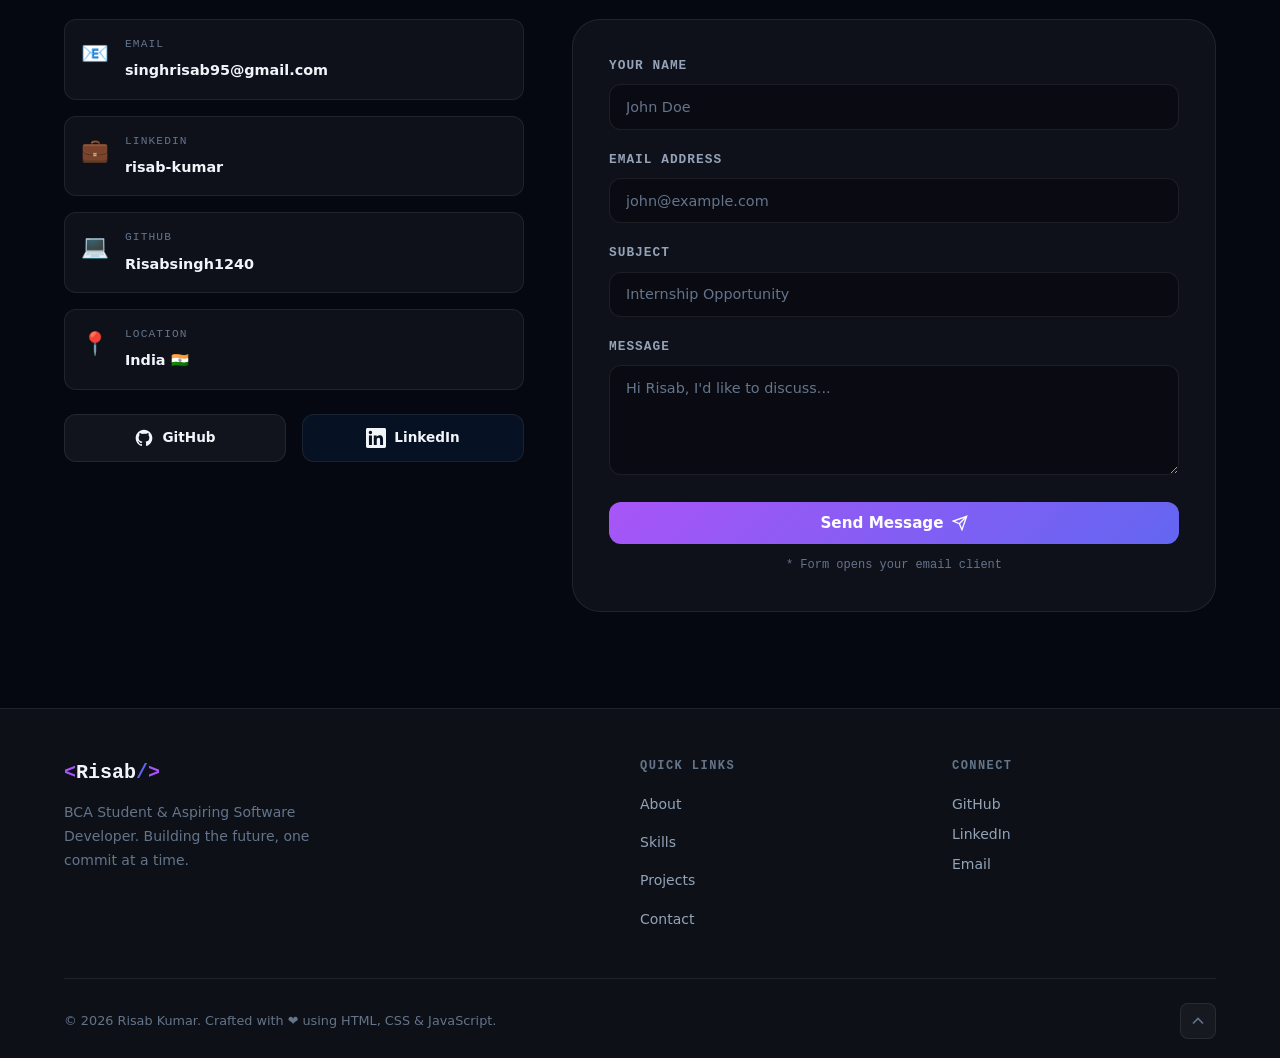
==== commit da2cd23d: "Update print statement from 'Hello' to 'Goodbye'" ====
--- a/index.html
+++ b/index.html
@@ -334,7 +334,9 @@
             <span class="tag">JDBC</span>
           </div>
           <div class="project-footer">
-            <span class="project-status status-soon">🚧 Coming Soon</span>
+               <a href="https://github.com/Risabsingh1240/bookstore-management" target="_blank" class="project-live-btn">
+              View Live →
+            </a>
           </div>
         </div>
 
